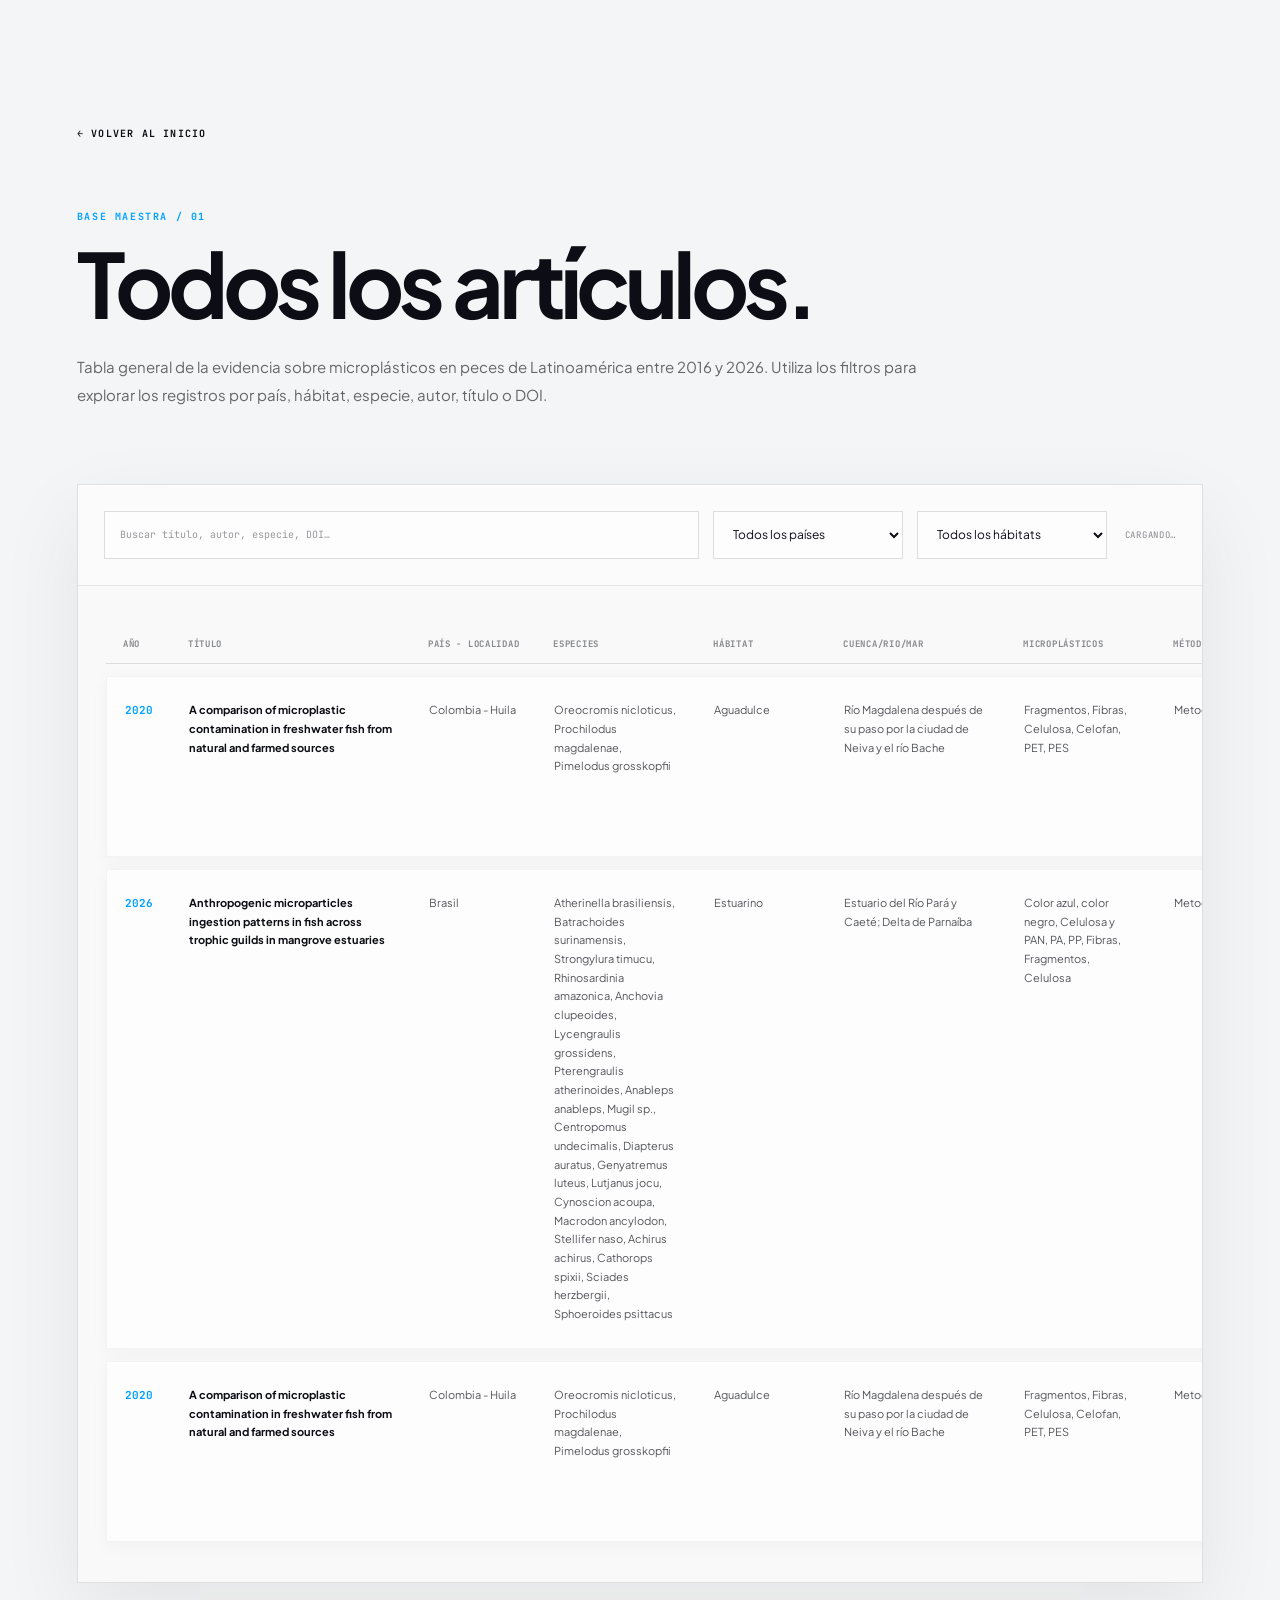
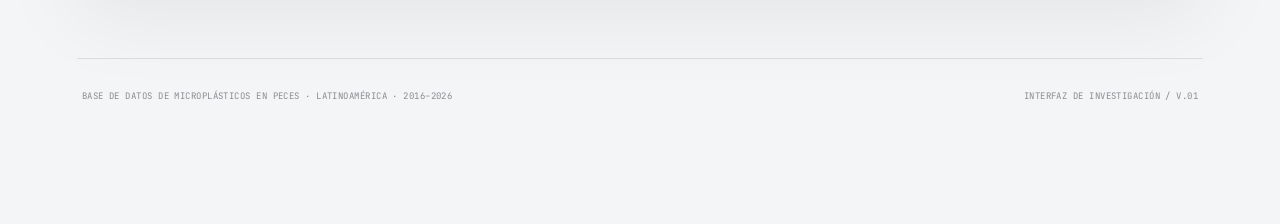
==== base-datos.html @ 4c9a525a "Actualización 1" ====
<!DOCTYPE html>
<!--
  Base de datos integrada al diseño Nexus
  Conserva la estructura visual de la página original.
  La tabla y los filtros mantienen sus IDs originales.
-->
<html lang="es">

<head>
<meta charset="UTF-8">
<meta name="viewport" content="width=device-width, initial-scale=1.0">

<title>Base de datos general · Microplásticos en peces</title>

<meta
    name="description"
    content="Base de datos de microplásticos en peces de Latinoamérica, 2016–2026."
>

<link rel="preconnect" href="https://fonts.googleapis.com">
<link rel="preconnect" href="https://fonts.gstatic.com" crossorigin>

<link
    href="https://fonts.googleapis.com/css2?family=Plus+Jakarta+Sans:wght@300;400;500;600;700;800&family=JetBrains+Mono:wght@400;500;700&display=swap"
    rel="stylesheet"
>

<link rel="stylesheet" href="templatemo-629-nexus-style.css">

</head>

<body>

<!-- =========================================================
     ESTRUCTURA PRINCIPAL
     ========================================================= -->

<main class="database-page">

    <div class="database-container">

        <!-- Volver -->

        <a href="index.html" class="back-button">
            ← VOLVER AL INICIO
        </a>

        <!-- Encabezado -->

        <div class="database-kicker">
            Base maestra / 01
        </div>

        <h1 class="database-title">
            Todos los artículos.
        </h1>

        <p class="database-intro">
            Tabla general de la evidencia sobre microplásticos en peces
            de Latinoamérica entre 2016 y 2026. Utiliza los filtros para
            explorar los registros por país, hábitat, especie, autor,
            título o DOI.
        </p>


        <!-- =====================================================
             PANEL DE BASE DE DATOS
        ====================================================== -->

        <section class="database-panel">


            <!-- =================================================
                 FILTROS
            ================================================== -->

            <div class="database-toolbar">

                <input
                    id="articleSearch"
                    type="search"
                    placeholder="Buscar título, autor, especie, DOI…"
                    aria-label="Buscar artículos"
                >

                <select
                    id="articleCountry"
                    aria-label="Filtrar por país"
                >

                    <option value="">
                        Todos los países
                    </option>

                    <option>Colombia</option>
                    <option>Brasil</option>
                    <option>México</option>
                    <option>Chile</option>
                    <option>Perú</option>
                    <option>Argentina</option>

                </select>


                <select
                    id="articleHabitat"
                    aria-label="Filtrar por hábitat"
                >

                    <option value="">
                        Todos los hábitats
                    </option>

                    <option>Marino</option>
                    <option>Estuarino</option>
                    <option>Dulceacuícola</option>

                </select>


                <span
                    id="articleCount"
                    class="filter-note"
                >
                    Cargando…
                </span>

            </div>


            <!-- =================================================
                 TABLA
            ================================================== -->

            <div class="database-table-wrap">
                <table class="database-table">
                    <thead>
                        <tr>
                            <th>Año</th>
                            <th>Título</th>
                            <th>País - Localidad
                            </th>
                            <th>Especies</th>
                            <th>Hábitat</th>
                            <th>Cuenca/Rio/Mar</th>
                            <th>Microplásticos</th>
                            <th>Método</th>
                            <th>Resumen</th>
                            <th>DOI</th>
                            <th>Notas importantes</th>
                        </tr>
                    </thead>
                    <tbody id="articleRows">

<!-- ARTÍCULO 1 -->
    <tr>
        <td>2020</td>
        <td>A comparison of microplastic contamination in freshwater fish from natural and farmed sources</td>
        <td>Colombia - Huila</td>
        <td>Oreocromis nicloticus, Prochilodus magdalenae, Pimelodus grosskopfii</td>
        <td>Aguadulce</td>
        <td>Río Magdalena después de su paso por la ciudad de Neiva y el río Bache</td>
        <td>Fragmentos, Fibras, Celulosa, Celofan, PET, PES</td>
        <td>Metodología 2</td>
        <td>En este estudio, se investigó la prevalencia de microplásticos (MPs) 
            en peces de agua dulce de cultivo y de fuentes naturales.</td>
        <td><a href="https://doi.org/10.1007/s11356-020-11605-2">https://doi.org/10.1007/s11356-020-11605-2</a></td>
        <td>Se analizaron 15 estomagos. De 208 fragmentos. 22,4% corresponden a MP. Sin control de contaminación.</td>
    </tr>

<!-- ARTÍCULO 2 -->
    <tr>
        <td>2026</td>
        <td>Anthropogenic microparticles ingestion patterns in fish across trophic guilds in mangrove estuaries</td>
        <td>Brasil</td>
        <td>Atherinella brasiliensis, Batrachoides surinamensis, Strongylura timucu, Rhinosardinia amazonica, Anchovia clupeoides, Lycengraulis grossidens, Pterengraulis atherinoides, Anableps anableps, Mugil sp., Centropomus undecimalis, Diapterus auratus, Genyatremus luteus, Lutjanus jocu, Cynoscion acoupa, Macrodon ancylodon, Stellifer naso, Achirus achirus, Cathorops spixii, Sciades herzbergii, Sphoeroides psittacus</td>
        <td>Estuarino</td>
        <td>Estuario del Río Pará y Caeté; Delta de Parnaíba</td>
        <td>Color azul, color negro, Celulosa y PAN, PA, PP, Fibras, Fragmentos, Celulosa</td>
        <td>Metodología 3</td>
        <td>Se encontraron 128 MP en total, en el 12% de las muestras, el 60% de las microparticulas eran fibras de celulosa. 
            Se analalizaron 736 estomagos. Sin control de contaminación.</td>
        <td><a href="https://doi.org/10.1007/s10750-026-06151-w">https://doi.org/10.1007/s10750-026-06151-w</a></td>
        <td>En este estudio se evaluaron estadios juveniles, porque es lo que se colectó más.</td>
    </tr>

<!-- ARTÍCULO 3 -->
    <tr>
        <td>2020</td>
        <td>A comparison of microplastic contamination in freshwater fish from natural and farmed sources</td>
        <td>Colombia - Huila</td>
        <td>Oreocromis nicloticus, Prochilodus magdalenae, Pimelodus grosskopfii</td>
        <td>Aguadulce</td>
        <td>Río Magdalena después de su paso por la ciudad de Neiva y el río Bache</td>
        <td>Fragmentos, Fibras, Celulosa, Celofan, PET, PES</td>
        <td>Metodología 2</td>
        <td>En este estudio, se investigó la prevalencia de microplásticos (MPs) 
            en peces de agua dulce de cultivo y de fuentes naturales.</td>
        <td><href>https://doi.org/10.1007/s11356-020-11605-2</href></td>
        <td>Se analizaron 15 estomagos. De 208 fragmentos. 22,4% corresponden a MP. Sin control de contaminación.</td>
    </tr>

                    </tbody>

                </table>

            </div>

        </section>


        <!-- =====================================================
             PIE
        ====================================================== -->

        <footer class="database-footer">

            <span>
                Base de datos de microplásticos en peces
                · Latinoamérica · 2016–2026
            </span>

            <span class="mono">
                INTERFAZ DE INVESTIGACIÓN / V.01
            </span>

        </footer>

    </div>

</main>

<!-- =========================================================
     SCRIPT ORIGINAL
     ====================================================== -->

<script src="templatemo-629-nexus-script.js"></script>

</body>
</html>
---- templatemo-629-nexus-style.css ----
/*
  Nexus System Template
  https://templatemo.com/tm-629-nexus-system
*/

:root {
  --titanium: #F4F5F6; /* brushed titanium, cool metallic light grey */
  --carbon: #0D0E15; /* carbon matte, deep light-absorbing dark */
  --volt: #00a2ff; /* acid volt, electric neon accent 00a2ff*/
  --steel: #D9E0E4; /* muted steel lines and borders */
  --graphite: #1A1D1A; /* deep graphite grey with a whisper of green */
  --white: #FFFFFF;
  --hud-h: 60px;
  --ease-silk: cubic-bezier(0.16, 1, 0.3, 1);
}

* { margin: 0; padding: 0; box-sizing: border-box; }

html { scroll-behavior: auto; }

body {
  font-family: 'Plus Jakarta Sans', sans-serif;
  background: var(--titanium);
  color: var(--carbon);
  overflow-x: hidden;
  -webkit-font-smoothing: antialiased;
}

img { display: block; max-width: 100%; }

a { color: inherit; text-decoration: none; }

button { font-family: inherit; border: none; background: none; cursor: pointer; color: inherit; }

.mono { font-family: 'JetBrains Mono', monospace; }

/* ---------- scroll spacer creates the 400vh track ---------- */
.scroll-spacer { height: 400vh; }

/* ---------- z-depth card engine ---------- */
.zcard {
  position: fixed;
  top: 0;
  left: 0;
  width: 100vw;
  height: 100vh;
  height: 100svh;
  transform-origin: top center;
  will-change: transform, opacity;
  overflow: hidden;
}

.zcard[data-card="1"] { z-index: 10; }
.zcard[data-card="2"] { z-index: 20; transform: translateY(100%); }
.zcard[data-card="3"] { z-index: 30; transform: translateY(100%); }
.zcard[data-card="4"] { z-index: 40; transform: translateY(100%); }

/* ---------- card 1: the floating hero ---------- */
.card-hero {
  background: var(--titanium);
  display: flex;
  align-items: center;
  justify-content: center;
}

.hero-stage {
  position: relative;
  text-align: center;
  z-index: 5;
  padding: 0 24px;
}

.hero-eyebrow {
  font-family: 'JetBrains Mono', monospace;
  font-size: 12px;
  letter-spacing: 0.4em;
  text-transform: uppercase;
  color: var(--carbon);
  background: var(--volt);
  display: inline-block;
  padding: 7px 14px 7px 18px;
  margin-bottom: 28px;
}

.hero-title {
  font-size: clamp(56px, 13vw, 180px);
  font-weight: 800;
  letter-spacing: -0.04em;
  line-height: 0.95;
  color: var(--carbon);
}

.hero-sub {
  margin: 32px auto 0;
  max-width: 480px;
  font-size: 16px;
  font-weight: 400;
  line-height: 1.7;
  color: #4B515C;
}

.hero-scroll-hint {
  position: absolute;
  bottom: calc(var(--hud-h) + 28px);
  left: 50%;
  transform: translateX(-50%);
  font-family: 'JetBrains Mono', monospace;
  font-size: 11px;
  letter-spacing: 0.3em;
  text-transform: uppercase;
  color: #6A7077;
  display: flex;
  align-items: center;
  gap: 12px;
}

.hero-scroll-hint::after {
  content: "";
  width: 1px;
  height: 36px;
  background: linear-gradient(to bottom, var(--carbon), transparent);
  animation: hint-drop 2.2s var(--ease-silk) infinite;
}

@keyframes hint-drop {
  0% { transform: scaleY(0); transform-origin: top; }
  55% { transform: scaleY(1); transform-origin: top; }
  56% { transform-origin: bottom; }
  100% { transform: scaleY(0); transform-origin: bottom; }
}

/* floating translucent glass shapes */
.glass-shape {
  position: absolute;
  backdrop-filter: blur(10px);
  -webkit-backdrop-filter: blur(10px);
  background: rgba(255, 255, 255, 0.35);
  border: 1px solid var(--steel);
  z-index: 2;
}

.glass-a {
  width: 220px;
  height: 220px;
  top: 12%;
  left: 8%;
  border-radius: 32px;
  animation: bob-a 9s ease-in-out infinite;
}

.glass-b {
  width: 150px;
  height: 150px;
  bottom: 18%;
  right: 10%;
  border-radius: 50%;
  animation: bob-b 7s ease-in-out infinite;
}

.glass-c {
  width: 110px;
  height: 110px;
  top: 20%;
  right: 22%;
  border-radius: 20px;
  transform: rotate(18deg);
  animation: bob-c 11s ease-in-out infinite;
}

@keyframes bob-a {
  0%, 100% { transform: translateY(0); }
  50% { transform: translateY(-26px); }
}

@keyframes bob-b {
  0%, 100% { transform: translateY(0); }
  50% { transform: translateY(22px); }
}

@keyframes bob-c {
  0%, 100% { transform: translateY(0) rotate(18deg); }
  50% { transform: translateY(-18px) rotate(24deg); }
}

/* faint engineering grid behind the hero */
.hero-grid {
  position: absolute;
  inset: 0;
  background-image: linear-gradient(var(--steel) 1px, transparent 1px), linear-gradient(90deg, var(--steel) 1px, transparent 1px);
  background-size: 80px 80px;
  opacity: 0.35;
  z-index: 1;
}

/* ---------- card 2: the engineered image overlay ---------- */
.card-macro { background: var(--carbon); }

.macro-img {
  position: absolute;
  inset: 0;
  width: 100%;
  height: 100%;
  object-fit: cover;
}

.macro-shade {
  position: absolute;
  inset: 0;
  background: linear-gradient(to bottom, rgba(13, 14, 21, 0.25), rgba(13, 14, 21, 0.05) 40%, rgba(13, 14, 21, 0.35));
}

.crosshair-v, .crosshair-h { position: absolute; background: rgba(255, 255, 255, 0.4); }

.crosshair-v { top: 0; bottom: 0; left: 62%; width: 1px; }

.crosshair-h { left: 0; right: 0; top: 40%; height: 1px; }

.node-dot {
  position: absolute;
  left: 62%;
  top: 40%;
  width: 12px;
  height: 12px;
  border-radius: 50%;
  background: var(--volt);
  transform: translate(-50%, -50%);
  box-shadow: 0 0 0 6px rgba(209, 255, 0, 0.25), 0 0 24px 4px rgba(209, 255, 0, 0.8);
  animation: node-pulse 2.6s ease-in-out infinite;
}

@keyframes node-pulse {
  0%, 100% { box-shadow: 0 0 0 6px rgba(209, 255, 0, 0.25), 0 0 24px 4px rgba(209, 255, 0, 0.8); }
  50% { box-shadow: 0 0 0 12px rgba(209, 255, 0, 0.12), 0 0 36px 8px rgba(209, 255, 0, 0.95); }
}

.node-box {
  position: absolute;
  left: calc(62% + 28px);
  top: calc(40% + 28px);
  width: 280px;
  max-width: calc(100vw - 48px);
  background: rgba(13, 14, 21, 0.85);
  backdrop-filter: blur(8px);
  -webkit-backdrop-filter: blur(8px);
  border: 1px solid rgba(217, 224, 228, 0.3);
  color: var(--titanium);
  padding: 20px;
}

.node-box-tag {
  font-family: 'JetBrains Mono', monospace;
  font-size: 10px;
  letter-spacing: 0.3em;
  color: var(--volt);
  margin-bottom: 14px;
}

.node-stat {
  display: flex;
  justify-content: space-between;
  font-family: 'JetBrains Mono', monospace;
  font-size: 12px;
  padding: 8px 0;
  border-bottom: 1px solid rgba(217, 224, 228, 0.15);
}

.node-stat:last-child { border-bottom: none; }

.node-stat span:last-child { color: #00a2ff; }

.macro-caption {
  position: absolute;
  left: 40px;
  bottom: calc(var(--hud-h) + 36px);
  color: var(--titanium);
  max-width: 420px;
}

.macro-caption .mono {
  font-size: 11px;
  letter-spacing: 0.35em;
  text-transform: uppercase;
  color: #00a2ff;
  display: block;
  margin-bottom: 14px;
}

.macro-caption h2 {
  font-size: clamp(28px, 4vw, 48px);
  font-weight: 700;
  letter-spacing: -0.02em;
  line-height: 1.1;
}

/* ---------- card 3: the kinetic accordion fold ---------- */
.card-fold { background: var(--white); display: flex; flex-direction: column; }

.fold-head {
  padding: 28px 40px 0;
  display: flex;
  justify-content: space-between;
  align-items: baseline;
  gap: 16px;
}

.fold-head h2 { font-size: clamp(22px, 3vw, 34px); font-weight: 700; letter-spacing: -0.02em; }

.fold-head .mono { font-size: 11px; letter-spacing: 0.3em; text-transform: uppercase; color: #6A7077; }

.accordion {
  flex: 1;
  display: flex;
  width: 100%;
  margin-top: 24px;
  border-top: 1px solid var(--steel);
}

.slice {
  position: relative;
  flex: 1 1 0;
  min-width: 0;
  overflow: hidden;
  border-right: 1px solid var(--steel);
  background: var(--white);
  transition: flex-grow 1.2s var(--ease-silk);
  cursor: pointer;
  text-align: left;
  padding: 0;
}

.slice:last-child { border-right: none; }

.slice.active { flex-grow: 3.7; }

.slice-img {
  position: absolute;
  inset: 0;
  width: 100%;
  height: 100%;
  object-fit: cover;
  opacity: 0;
  transform: scale(1.06);
  transition: opacity 1.2s var(--ease-silk), transform 1.2s var(--ease-silk);
}

.slice.active .slice-img { opacity: 1; transform: scale(1); }

.slice-shade {
  position: absolute;
  inset: 0;
  background: linear-gradient(to top, rgba(13, 14, 21, 0.75), rgba(13, 14, 21, 0) 55%);
  opacity: 0;
  transition: opacity 1.2s var(--ease-silk);
}

.slice.active .slice-shade { opacity: 1; }

.slice-idle {
  position: absolute;
  inset: 0;
  display: flex;
  flex-direction: column;
  justify-content: space-between;
  padding: 28px 0 calc(var(--hud-h) + 28px);
  align-items: center;
  transition: opacity 0.6s var(--ease-silk);
}

.slice.active .slice-idle { opacity: 0; }

.slice-num {
  font-family: 'JetBrains Mono', monospace;
  font-size: 12px;
  color: var(--carbon);
  letter-spacing: 0.2em;
}

.slice-idle-title {
  writing-mode: vertical-rl;
  font-size: clamp(16px, 2vw, 22px);
  font-weight: 600;
  letter-spacing: 0.12em;
  text-transform: uppercase;
  color: var(--carbon);
}

.slice-reveal {
  position: absolute;
  left: 28px;
  right: 28px;
  bottom: calc(var(--hud-h) + 28px);
  color: var(--titanium);
  opacity: 0;
  transform: translateY(16px);
  transition: opacity 1.2s var(--ease-silk), transform 1.2s var(--ease-silk);
}

.slice.active .slice-reveal { opacity: 1; transform: translateY(0); }

.slice-reveal .mono {
  font-size: 10px;
  letter-spacing: 0.3em;
  text-transform: uppercase;
  color: #00a2ff;
  display: block;
  margin-bottom: 10px;
}

.slice-reveal h3 { font-size: clamp(20px, 2.6vw, 32px); font-weight: 700; letter-spacing: -0.01em; margin-bottom: 10px; white-space: nowrap; }

.slice-reveal p { font-size: 14px; line-height: 1.6; max-width: 380px; color: rgba(244, 245, 246, 0.85); }

.slice:focus-visible { outline: 2px solid var(--carbon); outline-offset: -2px; }

/* ---------- card 4: the matrix tabs and signature ---------- */
.card-matrix {
  background: var(--graphite);
  color: var(--titanium);
  display: grid;
  grid-template-columns: 1fr 1fr;
}

.matrix-left {
  display: flex;
  flex-direction: column;
  justify-content: center;
  padding: 60px clamp(28px, 5vw, 80px) calc(var(--hud-h) + 40px);
}

.matrix-left .mono-tag {
  font-family: 'JetBrains Mono', monospace;
  font-size: 11px;
  letter-spacing: 0.35em;
  text-transform: uppercase;
  color: var(--volt);
  margin-bottom: 20px;
}

.matrix-left h2 {
  font-size: clamp(30px, 4vw, 52px);
  font-weight: 700;
  letter-spacing: -0.02em;
  line-height: 1.05;
  margin-bottom: 40px;
}

.matrix-tab {
  display: block;
  width: 100%;
  text-align: left;
  padding: 22px 24px;
  border-left: 2px solid rgba(217, 224, 228, 0.2);
  transition: border-color 0.5s var(--ease-silk), background 0.5s var(--ease-silk);
}

.matrix-tab .tab-line {
  display: flex;
  align-items: baseline;
  gap: 16px;
}

.matrix-tab .tab-num {
  font-family: 'JetBrains Mono', monospace;
  font-size: 12px;
  color: #6A7077;
  transition: color 0.5s var(--ease-silk);
}

.matrix-tab .tab-name {
  font-size: clamp(18px, 2vw, 24px);
  font-weight: 600;
  letter-spacing: 0.04em;
  color: rgba(244, 245, 246, 0.55);
  transition: color 0.5s var(--ease-silk);
}

.matrix-tab p {
  margin-top: 10px;
  font-size: 14px;
  line-height: 1.6;
  color: rgba(244, 245, 246, 0.6);
  max-height: 0;
  overflow: hidden;
  opacity: 0;
  transition: max-height 0.7s var(--ease-silk), opacity 0.7s var(--ease-silk);
}

.matrix-tab.active {
  border-left-color: var(--volt);
  background: rgba(209, 255, 0, 0.08);
}

.matrix-tab.active .tab-num { color: var(--volt); }

.matrix-tab.active .tab-name { color: var(--titanium); }

.matrix-tab.active p { max-height: 120px; opacity: 1; }

.matrix-tab:focus-visible { outline: 2px solid var(--volt); outline-offset: -2px; }

.matrix-right { position: relative; overflow: hidden; }

.matrix-img {
  position: absolute;
  inset: 0;
  width: 100%;
  height: 100%;
  object-fit: cover;
  opacity: 0;
  transform: scale(1.05);
  transition: opacity 1s var(--ease-silk), transform 1.4s var(--ease-silk);
}

.matrix-img.active { opacity: 1; transform: scale(1); }

.matrix-img-shade {
  position: absolute;
  inset: 0;
  background: linear-gradient(to right, rgba(26, 29, 26, 0.55), rgba(26, 29, 26, 0) 45%);
  pointer-events: none;
}

.matrix-caption {
  position: absolute;
  right: 28px;
  bottom: calc(var(--hud-h) + 24px);
  font-family: 'JetBrains Mono', monospace;
  font-size: 11px;
  letter-spacing: 0.2em;
  color: var(--titanium);
  background: rgba(26, 29, 26, 0.78);
  backdrop-filter: blur(6px);
  -webkit-backdrop-filter: blur(6px);
  border: 1px solid rgba(217, 224, 228, 0.25);
  padding: 10px 16px;
}

/* ---------- the permanent hud signature bar ---------- */
.hud {
  position: fixed;
  left: 0;
  right: 0;
  bottom: 0;
  height: var(--hud-h);
  z-index: 9999;
  display: flex;
  align-items: center;
  justify-content: space-between;
  gap: 24px;
  padding: 0 clamp(20px, 4vw, 40px);
  background: rgba(244, 245, 246, 0.82);
  backdrop-filter: blur(12px);
  -webkit-backdrop-filter: blur(12px);
  border-top: 1px solid var(--steel);
}

.hud-brand {
  font-weight: 300;
  letter-spacing: 0.22em;
  font-size: 13px;
  color: var(--carbon);
  display: flex;
  align-items: center;
  gap: 10px;
  white-space: nowrap;
}

.hud-brand .dot {
  width: 6px;
  height: 6px;
  border-radius: 50%;
  background: var(--volt);
  box-shadow: 0 0 0 1px rgba(13, 14, 21, 0.35);
}

.hud-credit {
  font-family: 'JetBrains Mono', monospace;
  font-size: 10px;
  letter-spacing: 0.12em;
  color: #6A7077;
  white-space: nowrap;
}

.hud-credit a { color: var(--carbon); border-bottom: 1px solid var(--volt); padding-bottom: 1px; }

.hud-progress {
  flex: 1;
  max-width: 320px;
  display: flex;
  align-items: center;
  gap: 14px;
}

.hud-track {
  flex: 1;
  height: 2px;
  background: var(--steel);
  position: relative;
  overflow: hidden;
}

.hud-fill {
  position: absolute;
  left: 0;
  top: 0;
  bottom: 0;
  width: 0%;
  background: var(--volt);
}

.hud-pct {
  font-family: 'JetBrains Mono', monospace;
  font-size: 11px;
  color: var(--carbon);
  min-width: 44px;
  text-align: right;
}

.hud-nav {
  display: flex;
  align-items: center;
  gap: 8px;
  padding-left: 20px;
  border-left: 1px solid var(--steel);
}

.hud-arrow {
  width: 40px;
  height: 40px;
  display: flex;
  align-items: center;
  justify-content: center;
  border: 1px solid var(--steel);
  background: var(--white);
  color: var(--carbon);
  transition: background 0.4s var(--ease-silk), border-color 0.4s var(--ease-silk), color 0.4s var(--ease-silk), opacity 0.4s var(--ease-silk);
}

.hud-arrow svg { width: 14px; height: 14px; display: block; }

.hud-arrow:hover:not(:disabled) {
  background: var(--volt);
  border-color: var(--carbon);
  color: var(--carbon);
}

.hud-arrow:disabled { opacity: 0.3; cursor: default; }

.hud-arrow:focus-visible { outline: 2px solid var(--carbon); outline-offset: 2px; }

/* ---------- responsive ---------- */
@media (max-width: 900px) {
  .glass-a { width: 140px; height: 140px; left: 4%; }
  .glass-b { width: 100px; height: 100px; right: 6%; }
  .glass-c { width: 80px; height: 80px; right: 12%; }
  .crosshair-v { left: 50%; }
  .node-dot { left: 50%; }
  .node-box { left: 24px; right: 24px; width: auto; top: calc(40% + 28px); }
  .macro-caption { left: 24px; right: 24px; }
  .accordion { flex-direction: column; }
  .slice { border-right: none; border-bottom: 1px solid var(--steel); }
  .slice:last-child { border-bottom: none; }
  .slice-idle { flex-direction: row; align-items: center; justify-content: space-between; padding: 0 24px; }
  .slice-idle-title { writing-mode: horizontal-tb; letter-spacing: 0.08em; }
  .slice-reveal { left: 24px; right: 24px; bottom: 20px; }
  .slice-reveal h3 { white-space: normal; }
  .fold-head { padding: 20px 24px 0; flex-direction: column; gap: 6px; }
  .accordion { margin-top: 16px; }
  .card-matrix { grid-template-columns: 1fr; grid-template-rows: auto 1fr; }
  .matrix-left { padding: 40px 24px 24px; justify-content: flex-start; }
  .matrix-left h2 { margin-bottom: 20px; }
  .matrix-tab { padding: 14px 16px; }
  .matrix-caption { right: 16px; bottom: calc(var(--hud-h) + 16px); }
  .hud-credit { display: none; }
  .hud-pct { display: none; }
}

@media (max-height: 540px) {
  .hero-title { font-size: clamp(40px, 10vh, 90px); }
  .hero-sub { display: none; }
  .matrix-tab p { display: none; }
}

/* ---------- reduced motion: collapse to a calm static document ---------- */
@media (prefers-reduced-motion: reduce) {
  .scroll-spacer { display: none; }
  .zcard {
    position: relative;
    width: 100%;
    height: auto;
    min-height: 100vh;
    transform: none !important;
    opacity: 1 !important;
  }
  .glass-a, .glass-b, .glass-c, .node-dot, .hero-scroll-hint::after { animation: none !important; }
  .slice, .slice-img, .slice-shade, .slice-reveal, .matrix-img, .matrix-tab p { transition: none !important; }
  .card-macro, .matrix-right { min-height: 100vh; }
}

.btn-clic {
    display: inline-block;
    padding: 14px 28px;
    background: #00a2ff;
    color: white;
    text-decoration: none;
    font-family: "Plus Jakarta Sans", sans-serif;
    font-weight: 700;
    border-radius: 8px;
    border: 2px solid #00a2ff;
    transition: all 0.3s ease;
    cursor: pointer;
}

.btn-clic:hover {
    background: transparent;
    color: #00a2ff;
    transform: translateY(-3px);
    box-shadow: 0 8px 20px rgba(0, 162, 255, 0.25);
}
.btn-presionado {
    transform: scale(0.95);
}

/* =========================================================
   BASE DE DATOS
   CSS integrado al HTML
   ========================================================= */

* {
    box-sizing: border-box;
}

html {
    scroll-behavior: smooth;
}

body {
    margin: 0;
    overflow-x: hidden;
}

/* =========================================================
   CONTENEDOR PRINCIPAL
   ========================================================= */

.database-page {
    min-height: 100vh;
    padding: 120px 6vw 120px;
    background: var(--titanium);
    color: var(--carbon);
    overflow-x: hidden;
}

.database-container {
    width: min(1800px, 100%);
    margin: 0 auto;
}

/* =========================================================
   VOLVER
   ========================================================= */

.back-button {
    display: inline-flex;
    align-items: center;
    gap: 10px;

    margin-bottom: 70px;

    color: var(--carbon);
    text-decoration: none;

    font-family: "JetBrains Mono", monospace;
    font-size: 10px;
    font-weight: 700;
    letter-spacing: .12em;
    text-transform: uppercase;

    transition:
        opacity .2s ease,
        transform .2s ease;
}

.back-button:hover {
    opacity: .6;
    transform: translateX(-4px);
}

/* =========================================================
   ENCABEZADO
   ========================================================= */

.database-kicker {
    margin-bottom: 18px;

    color: var(--volt);

    font-family: "JetBrains Mono", monospace;
    font-size: 10px;
    font-weight: 700;
    letter-spacing: .16em;
    text-transform: uppercase;
}

.database-title {
    margin: 0;

    font-size: clamp(48px, 7vw, 96px);
    line-height: .94;
    letter-spacing: -.055em;
    font-weight: 700;
}

.database-intro {
    max-width: 850px;

    margin: 28px 0 75px;

    color: rgba(13, 14, 21, .62);

    font-size: 15px;
    line-height: 1.85;
}

/* =========================================================
   PANEL
   ========================================================= */

.database-panel {
    width: 100%;

    border: 1px solid rgba(13, 14, 21, .11);

    background: rgba(255, 255, 255, .40);

    box-shadow:
        0 30px 80px rgba(13, 14, 21, .07),
        inset 0 1px 0 rgba(255, 255, 255, .85);
}

/* =========================================================
   FILTROS
   ========================================================= */

.database-toolbar {
    display: grid;

    grid-template-columns:
        minmax(280px, 1fr)
        190px
        190px
        auto;

    gap: 14px;
    align-items: center;

    padding: 26px;

    border-bottom: 1px solid rgba(13, 14, 21, .09);

    background: rgba(255, 255, 255, .30);
}

.database-toolbar input,
.database-toolbar select {
    width: 100%;
    min-width: 0;

    height: 48px;

    padding: 0 15px;

    border: 1px solid rgba(13, 14, 21, .13);
    border-radius: 0;

    outline: none;

    background: rgba(255, 255, 255, .68);
    color: var(--carbon);

    font-family: "Plus Jakarta Sans", sans-serif;
    font-size: 12px;

    transition:
        border-color .2s ease,
        background .2s ease,
        box-shadow .2s ease;
}

.database-toolbar input {
    font-family: "JetBrains Mono", monospace;
    font-size: 10px;
}

.database-toolbar input::placeholder {
    color: rgba(13, 14, 21, .42);
}

.database-toolbar input:focus,
.database-toolbar select:focus {
    border-color: var(--volt);
    background: #fff;

    box-shadow:
        0 0 0 3px rgba(0, 162, 255, .06);
}

.filter-note {
    padding-left: 4px;

    color: rgba(13, 14, 21, .48);

    font-family: "JetBrains Mono", monospace;
    font-size: 9px;
    letter-spacing: .08em;
    white-space: nowrap;
    text-transform: uppercase;
}

/* =========================================================
   TABLA
   ========================================================= */

.database-table-wrap {
    width: 100%;

    padding: 28px;

    overflow-x: auto;
    overflow-y: hidden;

    -webkit-overflow-scrolling: touch;

    scrollbar-width: thin;
    scrollbar-color:
        rgba(13, 14, 21, .28)
        rgba(13, 14, 21, .06);
}

.database-table {
    width: 100%;
    min-width: 1250px;

    border-collapse: separate;
    border-spacing: 0 12px;
}

/* =========================================================
   CABECERA TABLA
   ========================================================= */

.database-table th {
    padding: 12px 17px;

    border-bottom: 1px solid rgba(13, 14, 21, .12);

    color: rgba(13, 14, 21, .48);

    text-align: left;

    font-family: "JetBrains Mono", monospace;
    font-size: 9px;
    font-weight: 700;
    letter-spacing: .08em;
    line-height: 1.5;

    text-transform: uppercase;
    white-space: nowrap;
}

/* =========================================================
   FILAS
   ========================================================= */

.database-table tbody tr {
    background: rgba(255, 255, 255, .70);

    box-shadow:
        0 4px 18px rgba(13, 14, 21, .035);

    transition:
        transform .2s ease,
        box-shadow .2s ease,
        background .2s ease;
}

.database-table tbody tr:hover {
    background: #fff;

    transform: translateY(-2px);

    box-shadow:
        0 12px 30px rgba(13, 14, 21, .08);
}

.database-table td {
    padding: 24px 18px;

    border-top: 1px solid rgba(13, 14, 21, .04);
    border-bottom: 1px solid rgba(13, 14, 21, .04);

    vertical-align: top;

    color: rgba(13, 14, 21, .70);

    font-size: 11px;
    line-height: 1.7;
}

/* Bordes suaves en vez de cuadrícula */

.database-table td:first-child {
    border-left: 1px solid rgba(13, 14, 21, .04);
}

.database-table td:last-child {
    border-right: 1px solid rgba(13, 14, 21, .04);
}

/* =========================================================
   COLUMNAS
   ========================================================= */

.database-table td:nth-child(1) {
    width: 70px;

    color: var(--volt);

    font-family: "JetBrains Mono", monospace;
    font-weight: 700;
}

.database-table td:nth-child(2) {
    min-width: 240px;
    max-width: 320px;

    color: var(--carbon);
    font-weight: 700;
}

.database-table td:nth-child(3) {
    min-width: 110px;
}

.database-table td:nth-child(4) {
    min-width: 160px;
}

.database-table td:nth-child(5) {
    min-width: 130px;
}

.database-table td:nth-child(6) {
    min-width: 180px;
}

.database-table td:nth-child(7) {
    min-width: 150px;
}

.database-table td:nth-child(8) {
    min-width: 320px;
    max-width: 420px;
}

.database-table td:nth-child(9) {
    min-width: 170px;
}

/* =========================================================
   TÍTULO / AUTORES
   ========================================================= */

.database-title-cell {
    display: block;

    margin-bottom: 8px;

    color: var(--carbon);

    font-weight: 700;
    line-height: 1.45;
}

.database-authors {
    display: block;

    color: rgba(13, 14, 21, .45);

    font-family: "JetBrains Mono", monospace;
    font-size: 8px;
    font-weight: 400;
    line-height: 1.5;
}

/* =========================================================
   MICROPLÁSTICOS / ETIQUETAS
   ========================================================= */

.database-tag {
    display: inline-block;

    margin: 2px 4px 4px 0;
    padding: 5px 7px;

    border: 1px solid rgba(13, 14, 21, .12);

    background: rgba(255, 255, 255, .55);

    color: rgba(13, 14, 21, .62);

    font-family: "JetBrains Mono", monospace;
    font-size: 8px;
    line-height: 1.2;

    text-transform: uppercase;
}

.database-tag--blue {
    border-color: rgba(0, 162, 255, .30);
    color: #007fc5;
}

/* =========================================================
   TEXTOS LARGOS
   ========================================================= */

.database-long-text {
    max-width: 360px;
}

.database-text-content {
    display: -webkit-box;
    display: box;

    overflow: hidden;

    -webkit-box-orient: vertical;
    box-orient: vertical;

    -webkit-line-clamp: 4;
    line-clamp: 4;

    max-height: 7.2em;

    transition: max-height .25s ease;
}

.database-text-content.expanded {
    display: block;

    max-height: none;
}

/* =========================================================
   VER MÁS
   ========================================================= */

.database-more {
    display: inline-flex;
    align-items: center;
    gap: 7px;

    margin-top: 12px;
    padding: 5px 0;

    border: 0;
    border-bottom: 1px solid rgba(0, 162, 255, .45);

    background: transparent;

    color: var(--volt);

    cursor: pointer;

    font-family: "JetBrains Mono", monospace;
    font-size: 9px;
    font-weight: 700;
    letter-spacing: .08em;

    text-transform: uppercase;
}

.database-more::after {
    content: "↓";
}

.database-more.active::after {
    content: "↑";
}

.database-more:hover {
    border-color: var(--carbon);
    color: var(--carbon);
}

/* =========================================================
   DOI
   ========================================================= */

.database-doi {
    display: inline-flex;
    align-items: flex-start;
    gap: 7px;

    color: var(--carbon);

    font-family: "JetBrains Mono", monospace;
    font-size: 9px;
    line-height: 1.5;

    text-decoration: none;
    word-break: break-word;
}

.database-doi::before {
    content: "DOI";

    flex-shrink: 0;

    padding: 3px 5px;

    background: var(--carbon);
    color: var(--titanium);

    font-size: 7px;
    font-weight: 700;
}

.database-doi:hover {
    color: var(--volt);
}

/* =========================================================
   TABLA VACÍA
   ========================================================= */

.database-empty {
    padding: 70px 20px !important;

    text-align: center !important;

    color: rgba(13, 14, 21, .45) !important;

    font-family: "JetBrains Mono", monospace;
    font-size: 10px !important;

    text-transform: uppercase;
}

/* =========================================================
   SCROLL DE TABLA
   ========================================================= */

.database-table-wrap::-webkit-scrollbar {
    height: 7px;
}

.database-table-wrap::-webkit-scrollbar-track {
    background: rgba(13, 14, 21, .06);
}

.database-table-wrap::-webkit-scrollbar-thumb {
    background: rgba(13, 14, 21, .28);
}

.database-table-wrap::-webkit-scrollbar-thumb:hover {
    background: var(--volt);
}

/* =========================================================
   FOOTER
   ========================================================= */

.database-footer {
    display: flex;
    justify-content: space-between;
    align-items: center;

    gap: 30px;

    margin-top: 75px;
    padding: 30px 5px 0;

    border-top: 1px solid rgba(13, 14, 21, .10);

    color: rgba(13, 14, 21, .45);

    font-family: "JetBrains Mono", monospace;
    font-size: 9px;
    letter-spacing: .05em;
    line-height: 1.7;

    text-transform: uppercase;
}

.database-footer .mono {
    text-align: right;
}

/* =========================================================
   TABLET
   ========================================================= */

@media (max-width: 1000px) {

    .database-page {
        padding: 100px 4vw;
    }

    .database-intro {
        margin-bottom: 55px;
    }

    .database-toolbar {
        grid-template-columns: 1fr 1fr;
    }

    .database-toolbar input {
        grid-column: 1 / -1;
    }

    .filter-note {
        justify-self: start;
    }

    .database-table-wrap {
        padding: 20px;
    }

    .database-footer {
        flex-direction: column;
        align-items: flex-start;
    }

    .database-footer .mono {
        text-align: left;
    }
}

/* =========================================================
   MÓVIL
   ========================================================= */

@media (max-width: 600px) {

    .database-page {
        padding: 80px 16px 75px;
    }

    .back-button {
        margin-bottom: 45px;
        font-size: 9px;
    }

    .database-title {
        font-size: clamp(42px, 14vw, 70px);
    }

    .database-intro {
        margin-top: 20px;
        margin-bottom: 45px;

        font-size: 13px;
        line-height: 1.75;
    }

    .database-toolbar {
        grid-template-columns: 1fr;

        padding: 16px;
    }

    .database-toolbar input {
        grid-column: auto;
    }

    .filter-note {
        justify-self: start;
    }

    .database-table-wrap {
        padding: 12px;
    }

    .database-table {
        min-width: 1250px;
        border-spacing: 0 9px;
    }

    .database-table th {
        padding: 12px 14px;
    }

    .database-table td {
        padding: 20px 15px;
    }

    .database-footer {
        margin-top: 55px;
        padding-top: 25px;

        font-size: 8px;
    }
}

/* =========================================================
   MÓVILES MUY PEQUEÑOS
   ========================================================= */

@media (max-width: 380px) {

    .database-page {
        padding-left: 12px;
        padding-right: 12px;
    }

    .database-title {
        font-size: 40px;
    }

    .database-toolbar {
        padding: 12px;
    }
}
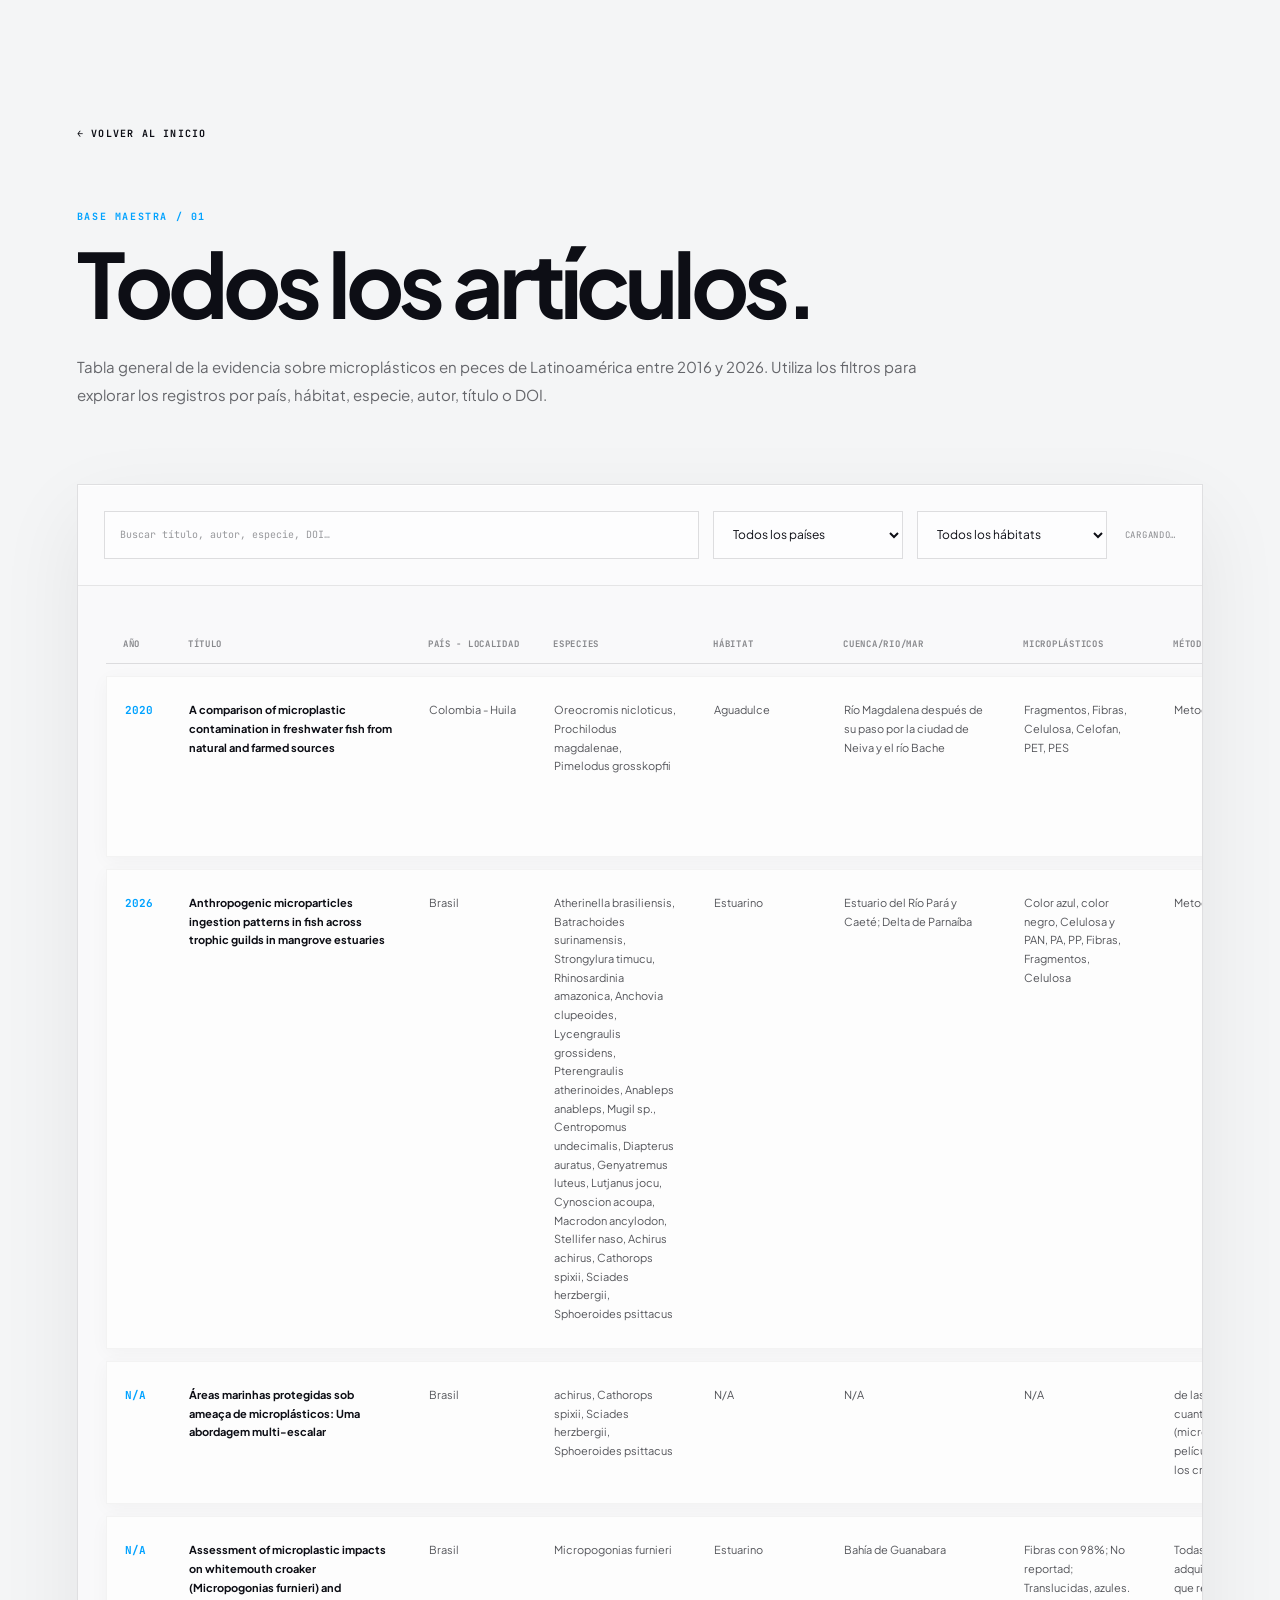
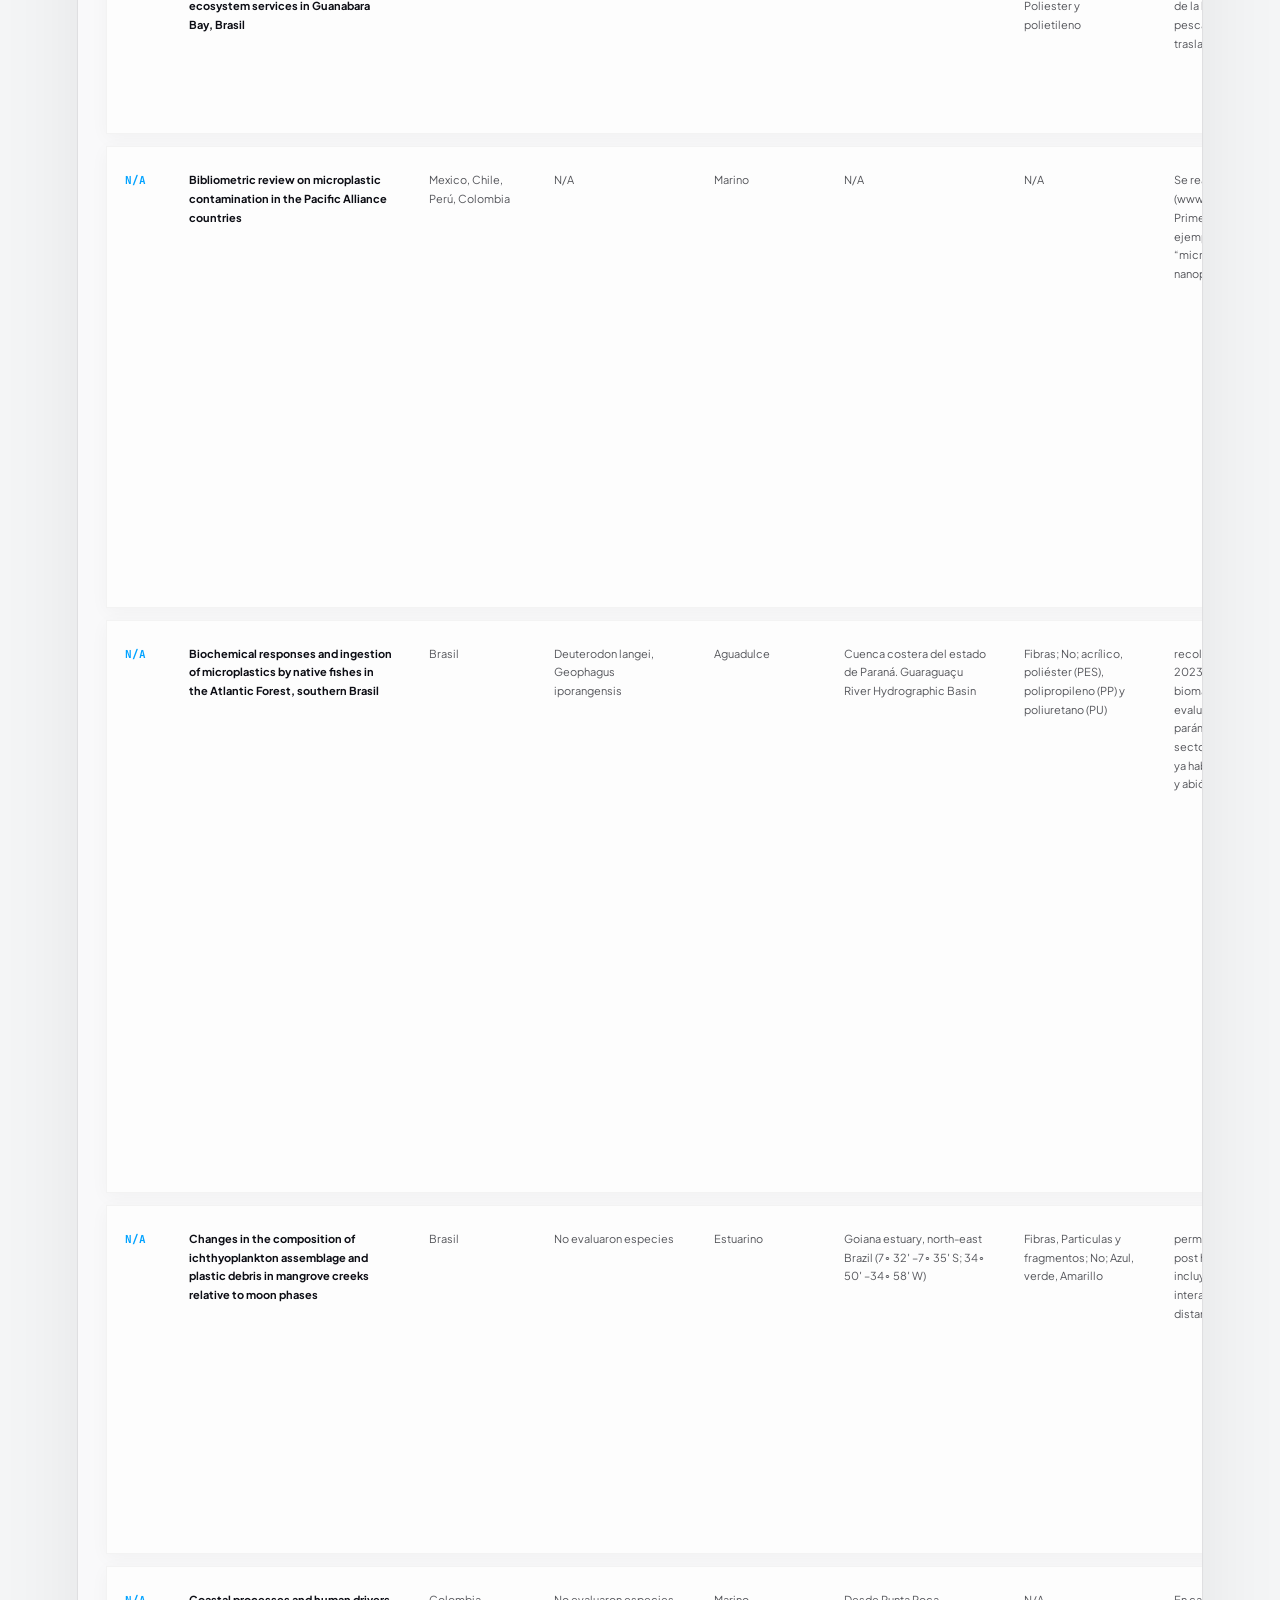
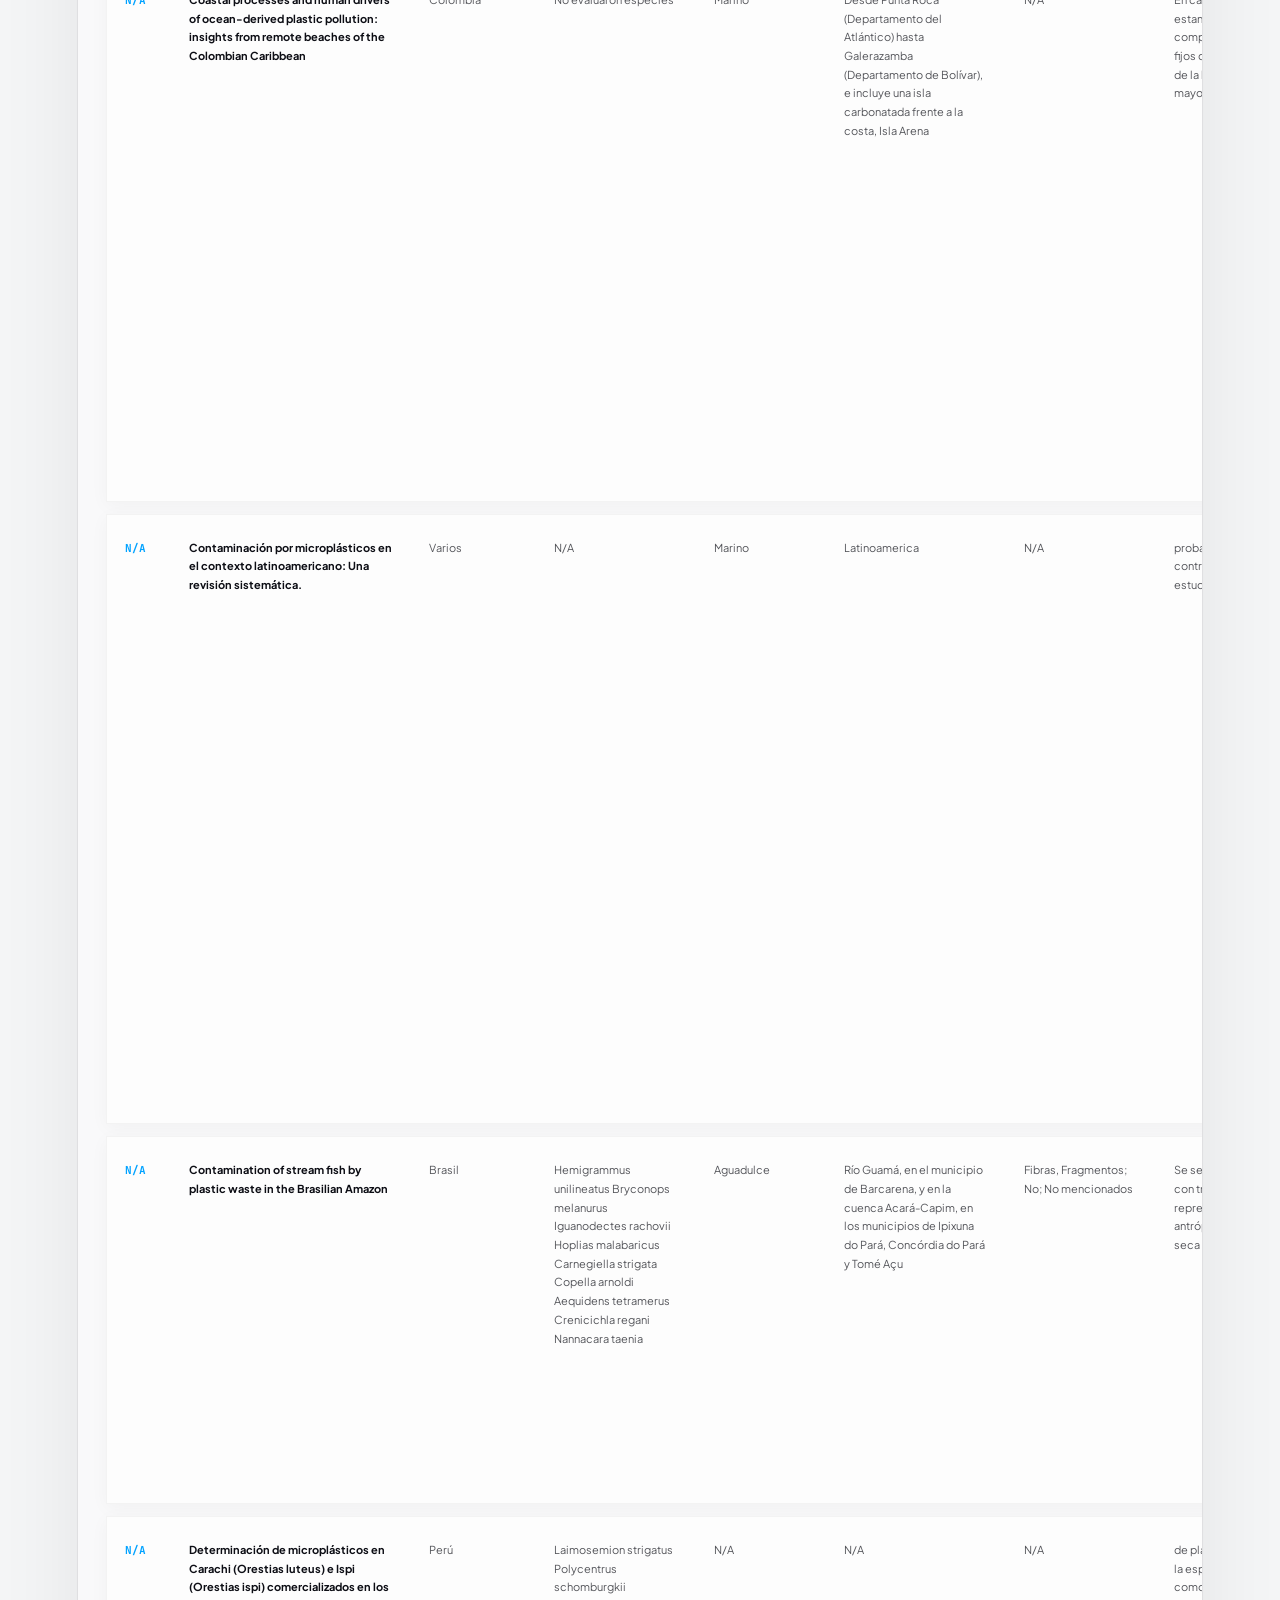
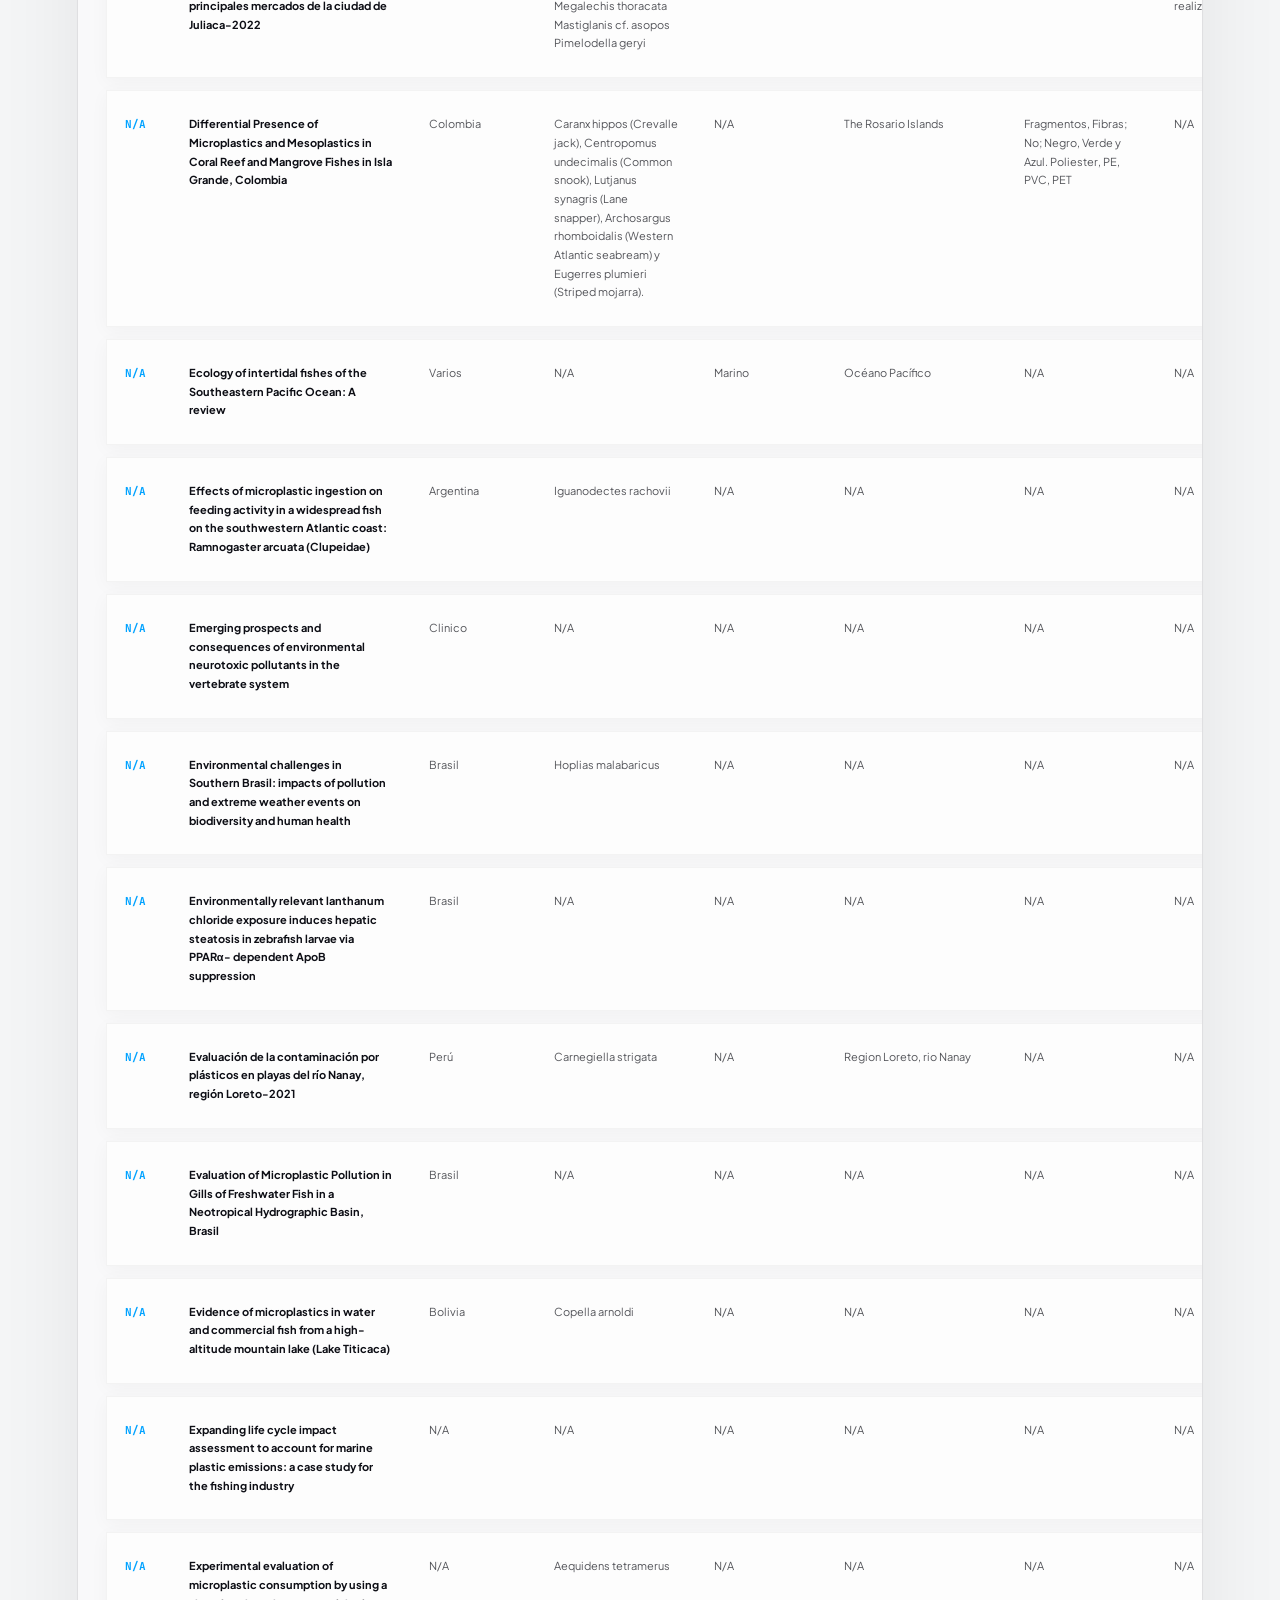
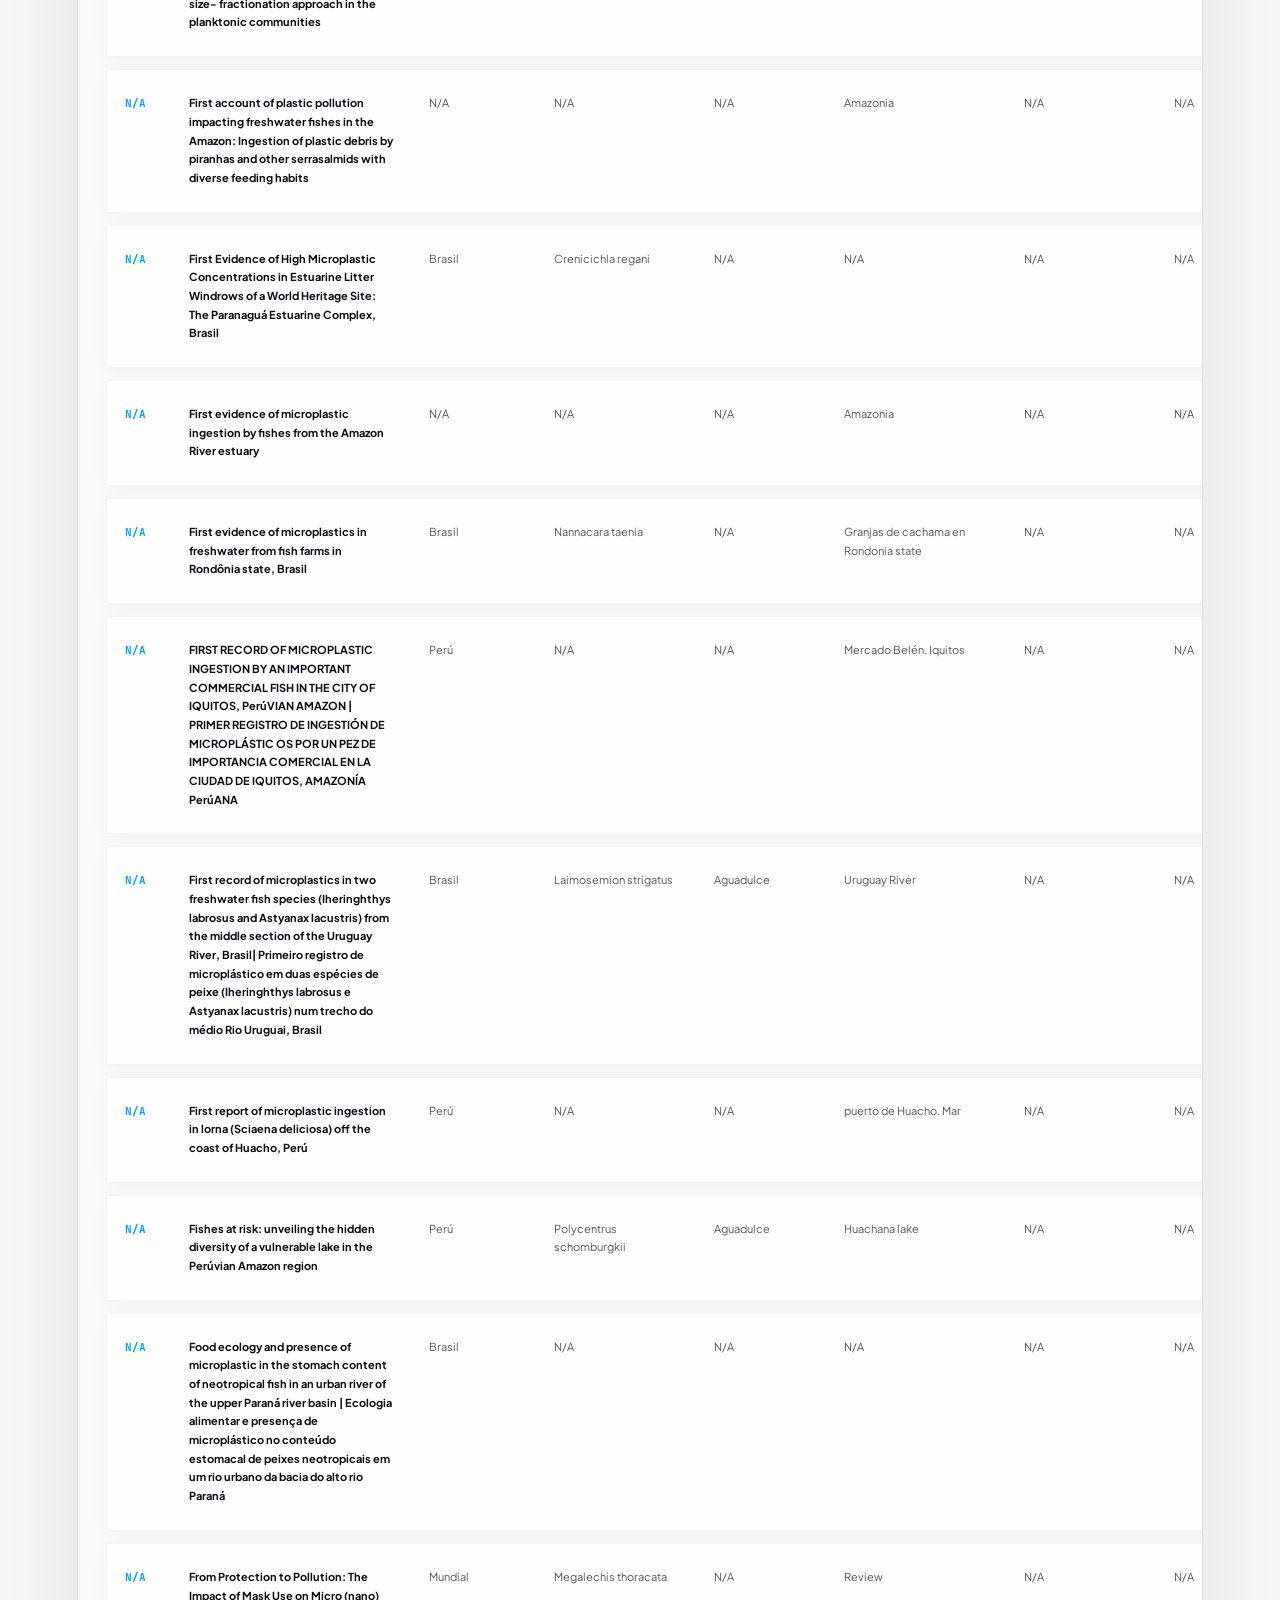
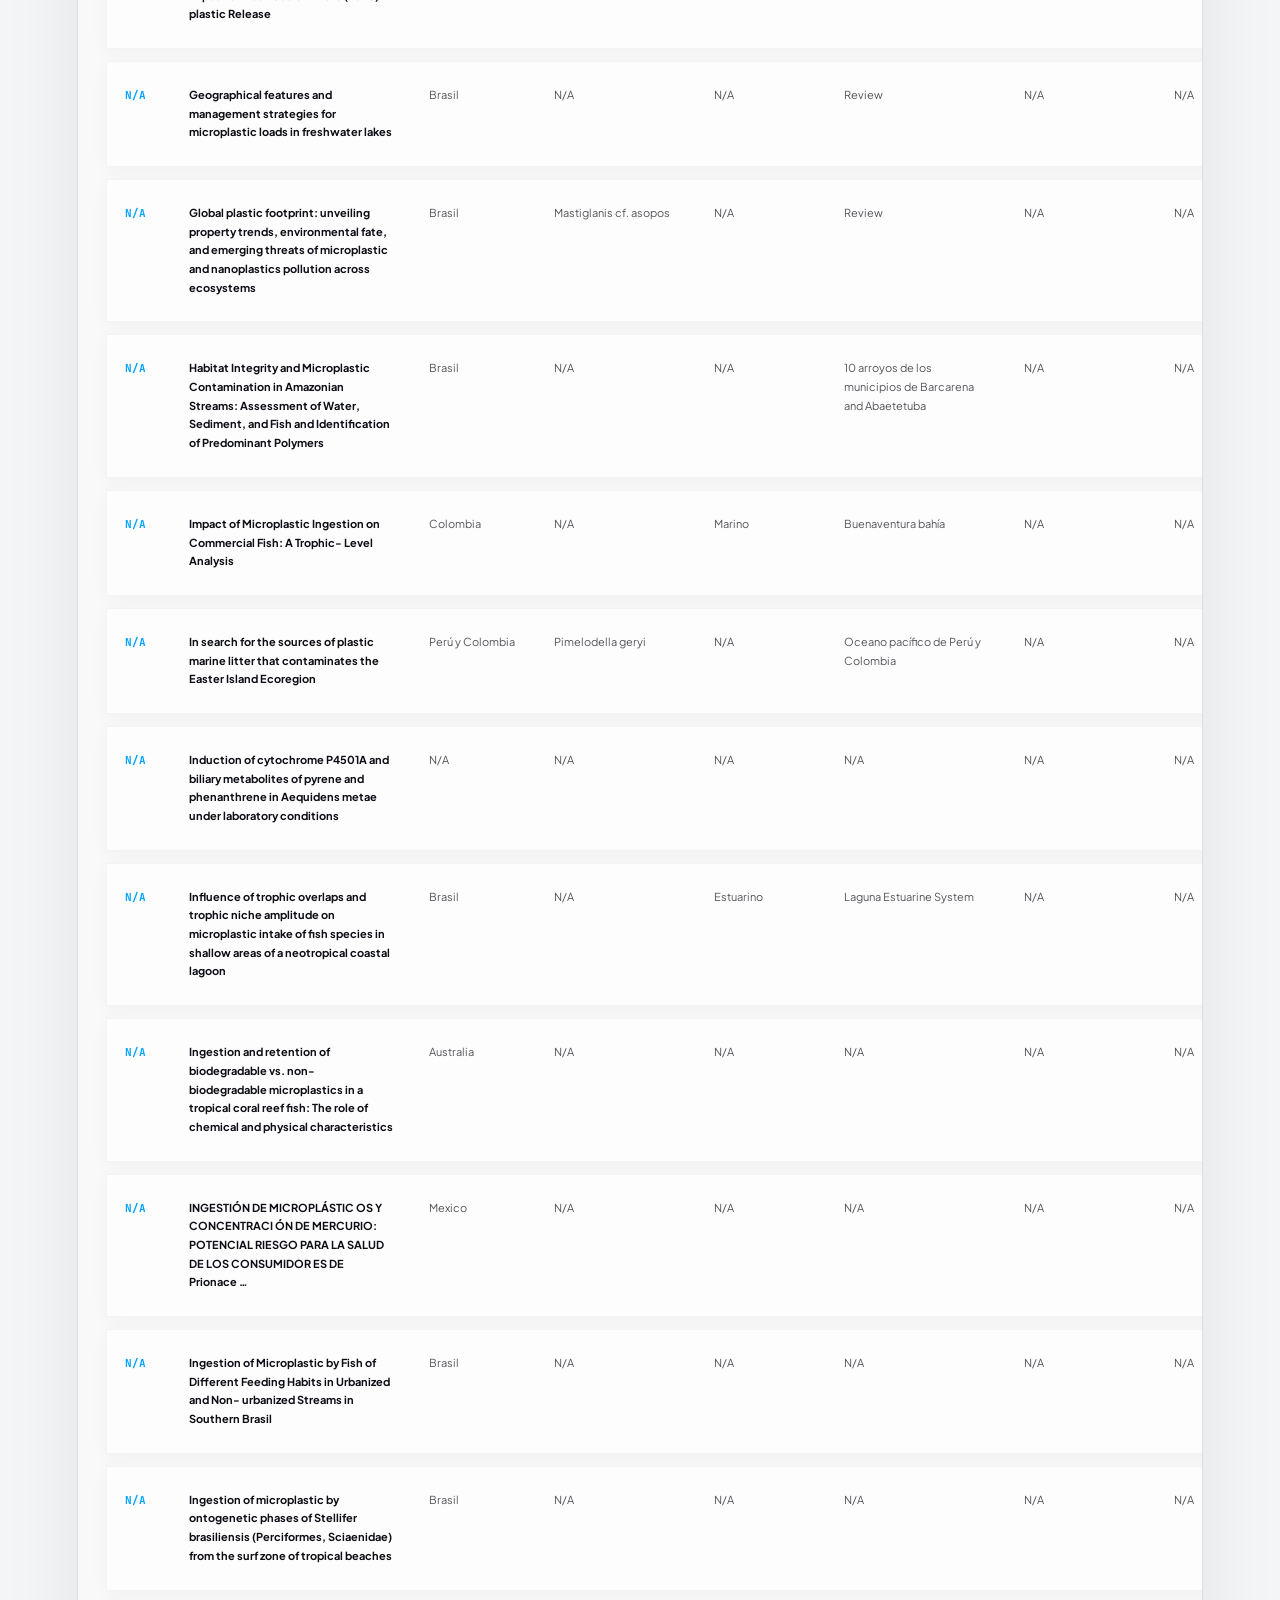
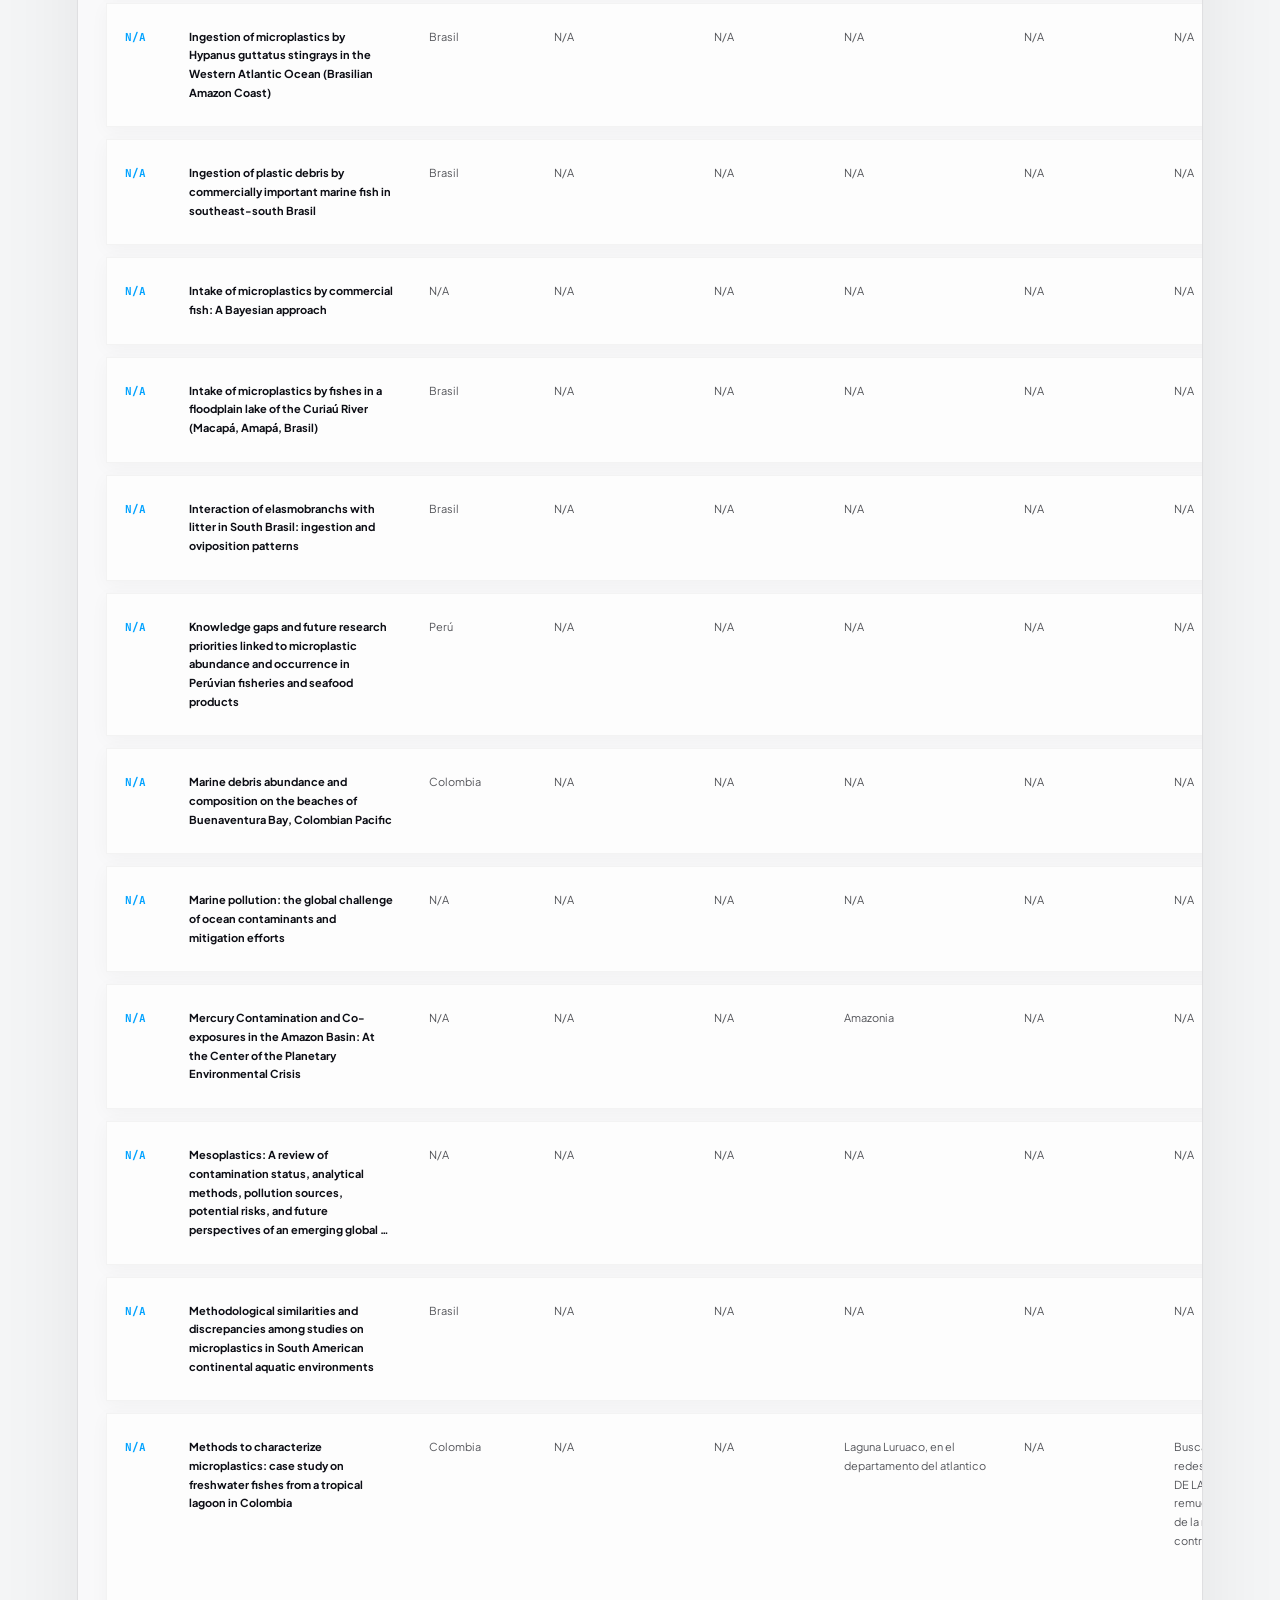
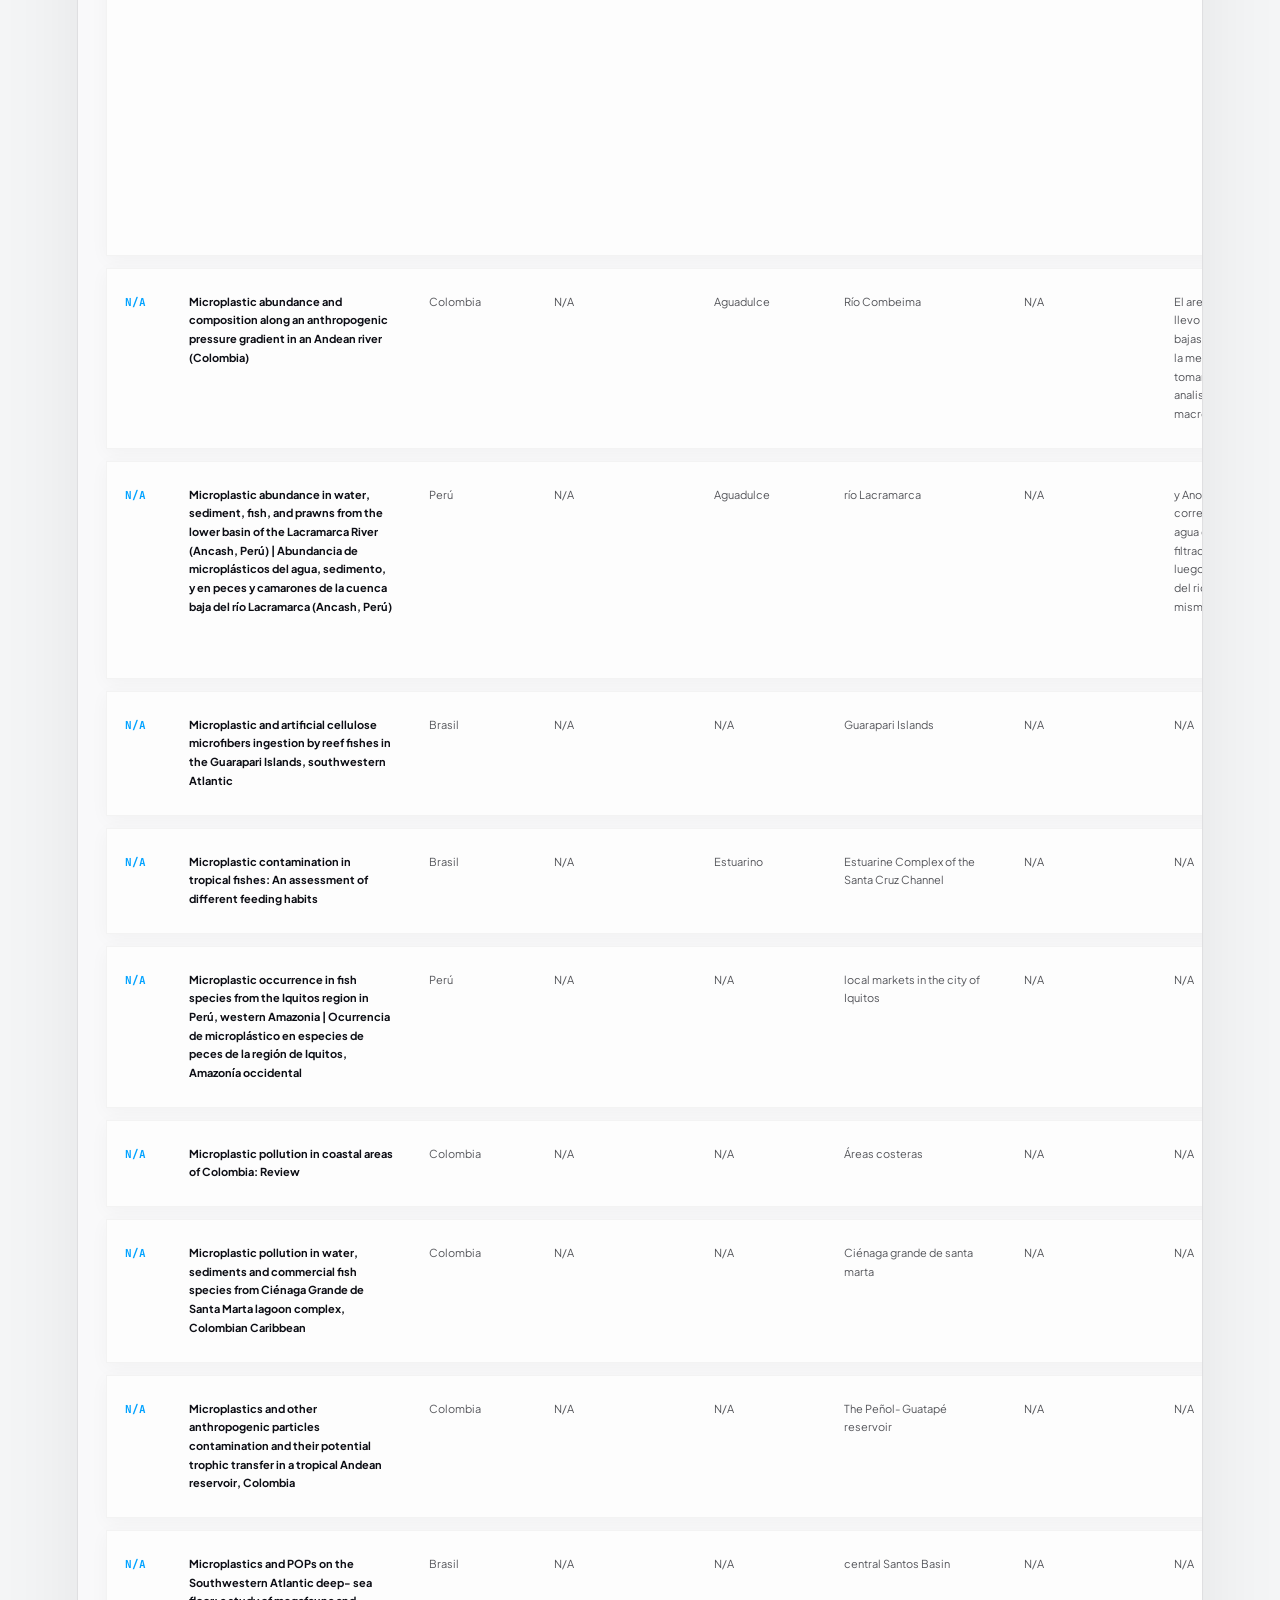
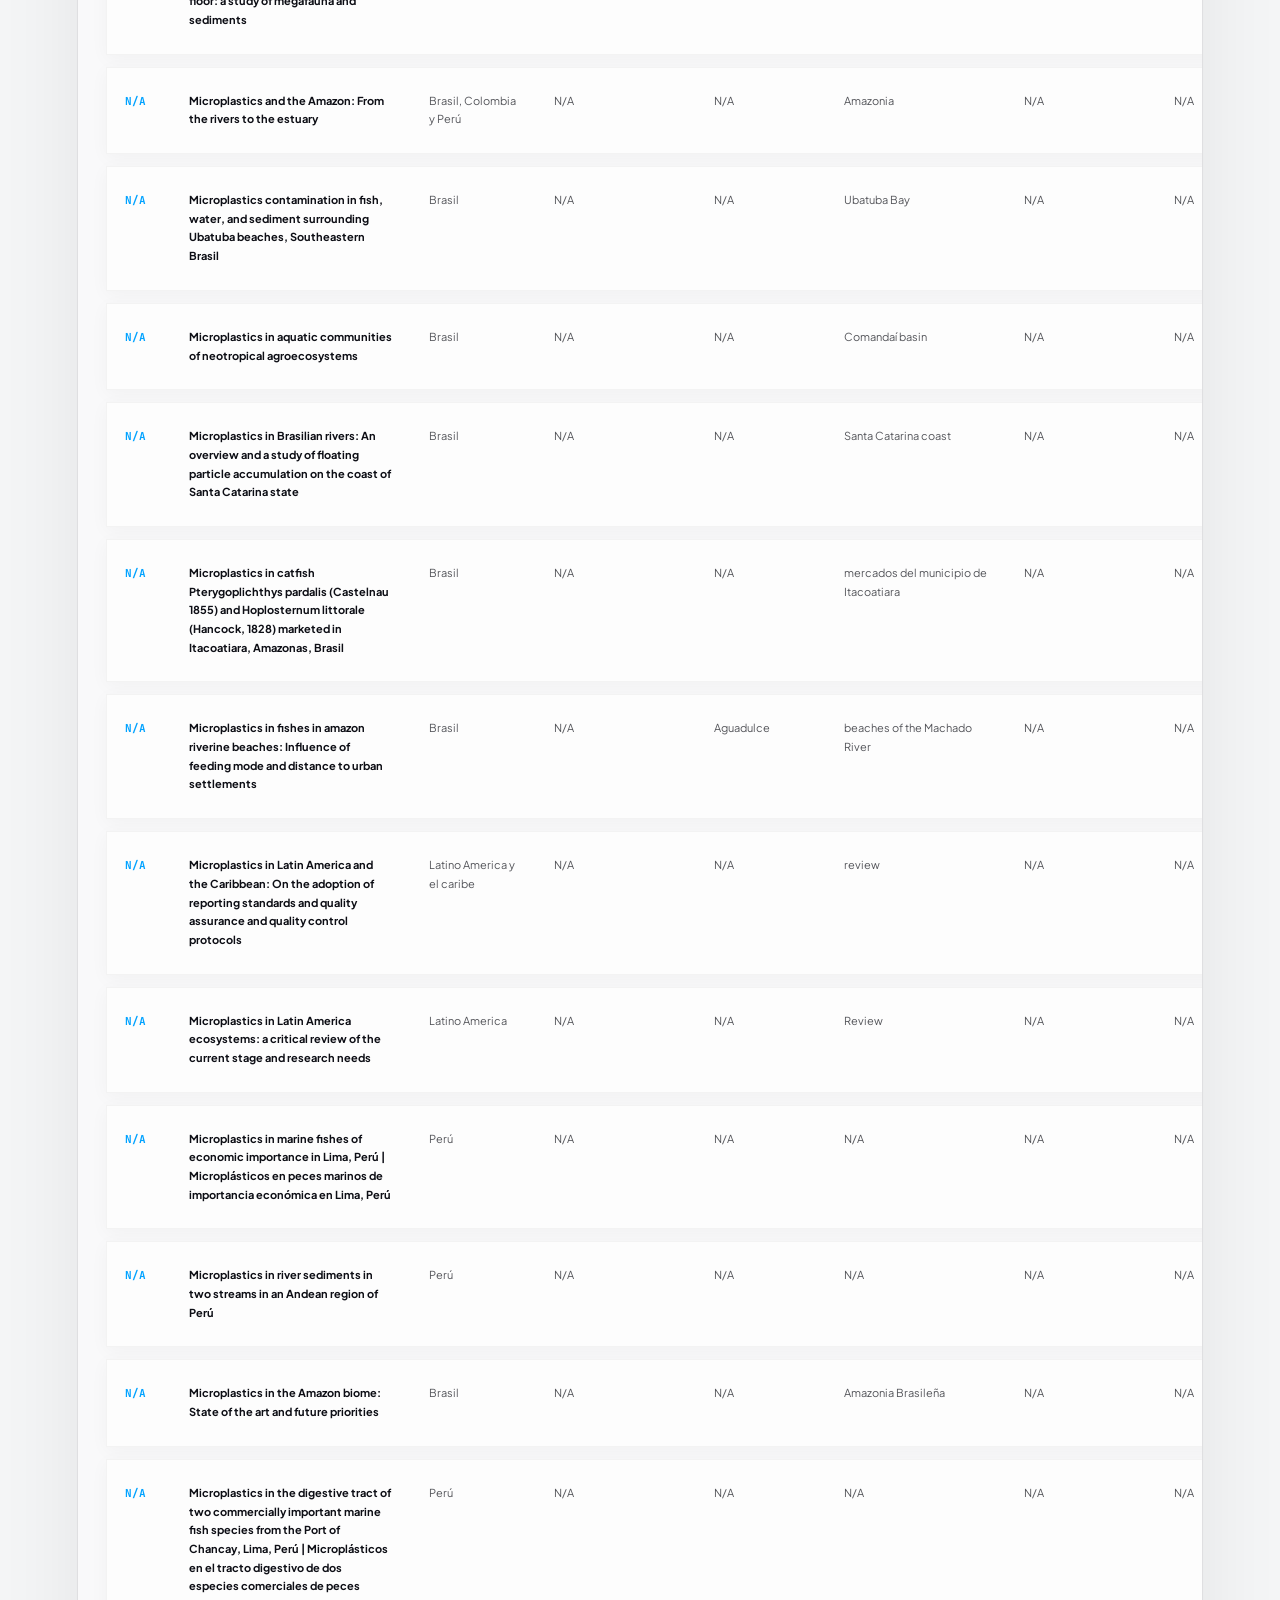
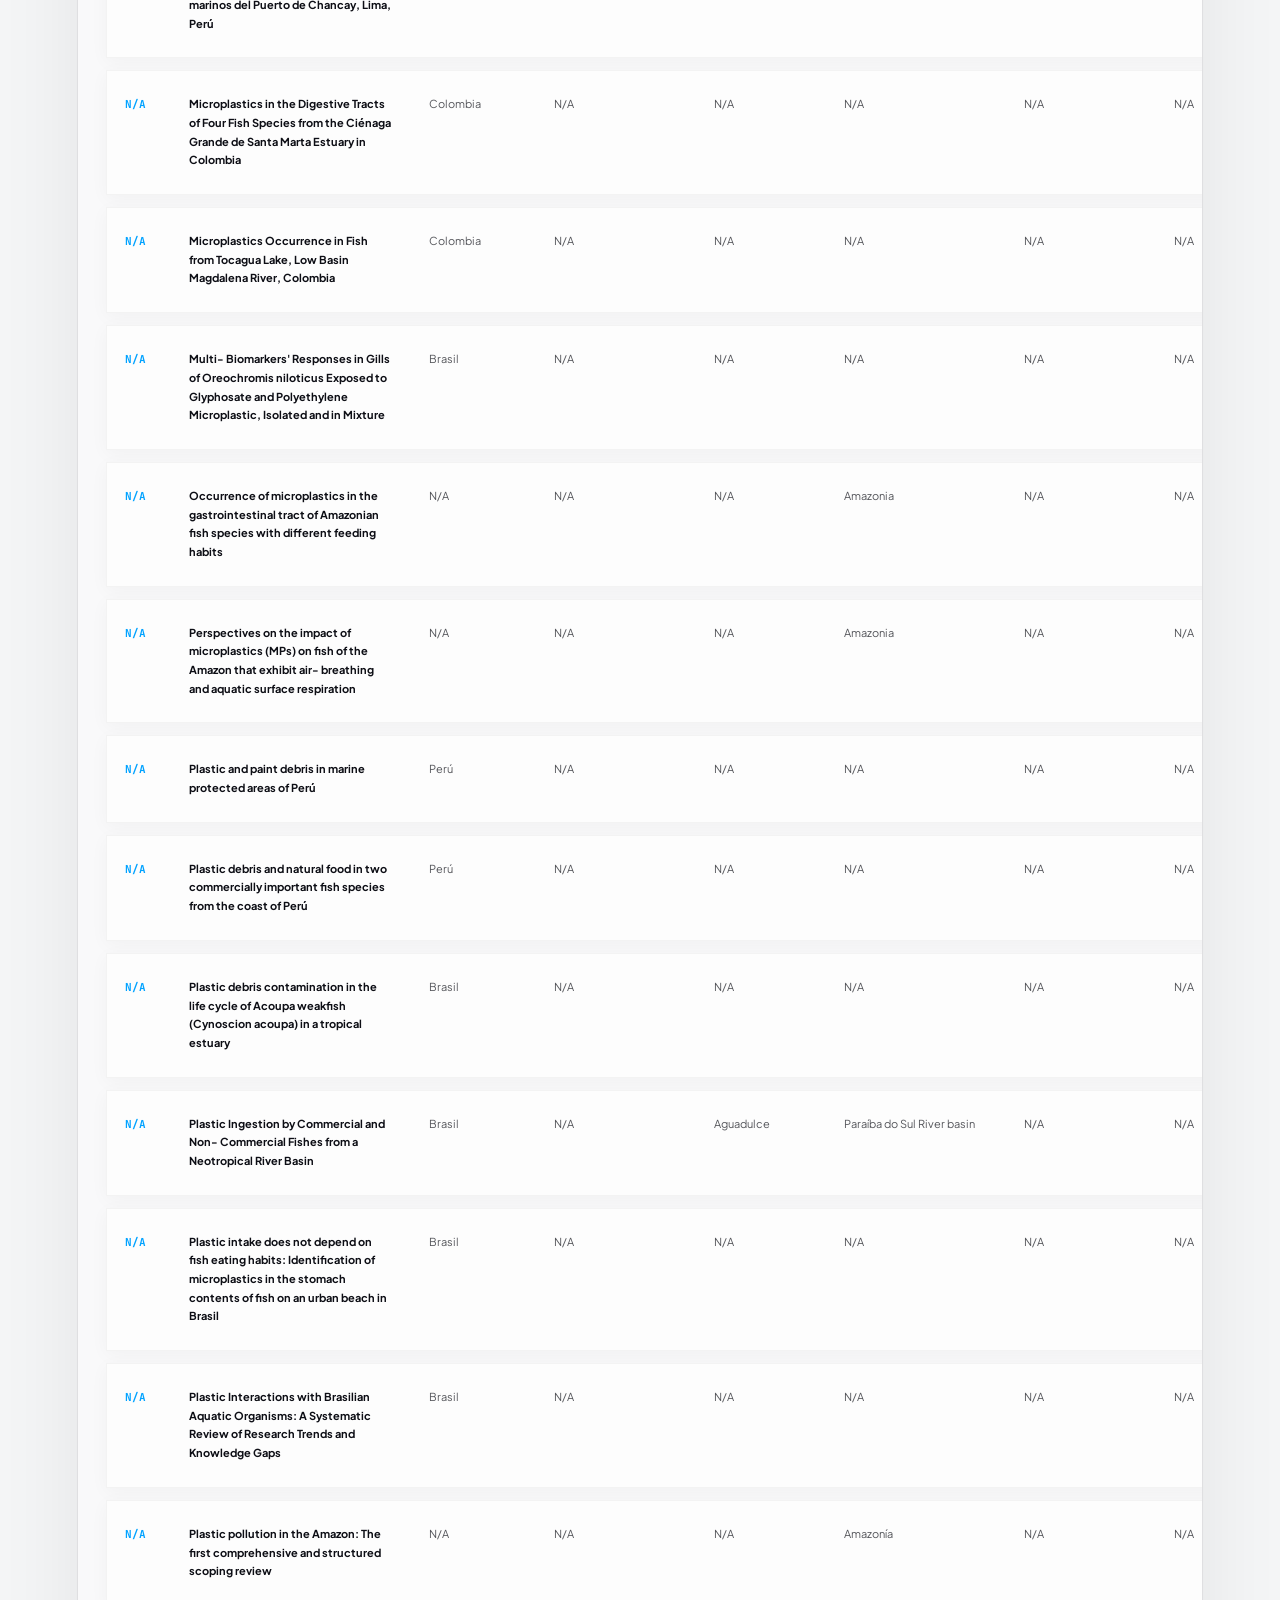
==== commit 77e57b73: "Actualizacion de base de datos" ====
--- a/base-datos.html
+++ b/base-datos.html
@@ -186,19 +186,1488 @@
 
 <!-- ARTÍCULO 3 -->
     <tr>
-        <td>2020</td>
-        <td>A comparison of microplastic contamination in freshwater fish from natural and farmed sources</td>
-        <td>Colombia - Huila</td>
-        <td>Oreocromis nicloticus, Prochilodus magdalenae, Pimelodus grosskopfii</td>
-        <td>Aguadulce</td>
-        <td>Río Magdalena después de su paso por la ciudad de Neiva y el río Bache</td>
-        <td>Fragmentos, Fibras, Celulosa, Celofan, PET, PES</td>
-        <td>Metodología 2</td>
-        <td>En este estudio, se investigó la prevalencia de microplásticos (MPs) 
-            en peces de agua dulce de cultivo y de fuentes naturales.</td>
-        <td><href>https://doi.org/10.1007/s11356-020-11605-2</href></td>
-        <td>Se analizaron 15 estomagos. De 208 fragmentos. 22,4% corresponden a MP. Sin control de contaminación.</td>
-    </tr>
+<td>N/A</td>
+<td>Áreas marinhas protegidas sob ameaça de microplásticos: Uma abordagem multi-escalar</td>
+<td>Brasil</td>
+<td>achirus, Cathorops spixii, Sciades herzbergii, Sphoeroides psittacus</td>
+<td>N/A</td>
+<td>N/A</td>
+<td>N/A</td>
+<td>de las demás partículas y posteriormente se cuantificaron y clasificaron. Se clasificaron por tamaño (micro, meso y macro), por forma (fragmento, espuma, película, fibra y gránulo) y por color, siguiendo siempre los criterios establecidos por GESAMP ( 2019 ).</td>
+<td>En portugues Los microplásticos (MP) son un contaminante emergente que potencialmente</td>
+<td>N/A</td>
+<td>N/A</td>
+</tr>
+
+<tr>
+<td>N/A</td>
+<td>Assessment of microplastic impacts on whitemouth croaker (Micropogonias furnieri) and ecosystem services in Guanabara Bay, Brasil</td>
+<td>Brasil</td>
+<td>Micropogonias furnieri</td>
+<td>Estuarino</td>
+<td>Bahía de Guanabara</td>
+<td>Fibras con 98%; No reportad; Translucidas, azules. Poliester y polietileno</td>
+<td>Todas las muestras de Micropogonias furnieri se adquirieron directamente de los pescadores una vez que regresaron del mar al mercado de desembarque de la bahía, con el pescado conservado en hielo. El pescado se mantuvo en estas condiciones hasta su traslado a los congeladores del laboratorio.</td>
+<td>afecta a los organismos y al funcionamiento de los ecosistemas. A pesar de la alta abundancia de MP en la Bahía de Guanabara, faltan estudios sobre su ingestión.</td>
+<td>N/A</td>
+<td>Estómagos analizados: 272; Control de contaminación: Si; fibras (98,4 %), películas (1,3 %) y fragmentos (0,3 %). 48.7% encontrado</td>
+</tr>
+
+<tr>
+<td>N/A</td>
+<td>Bibliometric review on microplastic contamination in the Pacific Alliance countries</td>
+<td>Mexico, Chile, Perú, Colombia</td>
+<td>N/A</td>
+<td>Marino</td>
+<td>N/A</td>
+<td>N/A</td>
+<td>Se realizó una búsqueda en la base de datos Scopus (www.scopus.com) hasta el 13 de agosto de 2023. Primero, se ingresó el nombre de cada país, por ejemplo, Perú, junto con las siguientes palabras clave: “microplásticos O microplástico O microfibra O nanoplástico”.</td>
+<td>Los microplásticos, capaces de absorber compuestos orgánicos persistentes, metales pesados y contaminantes emergentes, son motivo de preocupación mundial debido a su potencial para alterar el comportamiento y el metabolismo de la biota. En Latinoamérica, la Alianza del Pacífico, integrada por México, Colombia, Perú y Chile, destaca por su riqueza biológica y sus productivos ecosistemas, que representan el 37% del producto interno bruto de la región.</td>
+<td>N/A</td>
+<td>N/A</td>
+</tr>
+
+<tr>
+<td>N/A</td>
+<td>Biochemical responses and ingestion of microplastics by native fishes in the Atlantic Forest, southern Brasil</td>
+<td>Brasil</td>
+<td>Deuterodon langei, Geophagus iporangensis</td>
+<td>Aguadulce</td>
+<td>Cuenca costera del estado de Paraná. Guaraguaçu River Hydrographic Basin</td>
+<td>Fibras; No; acrílico, poliéster (PES), polipropileno (PP) y poliuretano (PU)</td>
+<td>recolectaron en marzo, abril, junio y septiembre de 2023. Optamos por realizar los análisis de biomarcadores bioquímicos (y, en consecuencia, las evaluaciones de contaminantes orgánicos y parámetros fisicoquímicos del agua) solo en los sectores S1, S2a y S2b porque los sectores restantes ya habían sido evaluados para parámetros bioquímicos y abióticos similares por dos Santos et al.</td>
+<td>La expansión urbana en áreas de la Mata Atlántica, uno de los puntos críticos de biodiversidad del planeta, ha intensificado la presión antropogénica sobre sus ríos, promoviendo la introducción de distintos factores de estrés, incluidos contaminantes orgánicos y microplásticos (MP). Este estudio evaluó la salud de las comunidades de peces a lo largo de un gradiente de contaminación en el río Guaraguaçu (sur de Brasil), ubicado dentro de la Reserva de la Biosfera de la Mata Atlántica, que abarca áreas preservadas aguas arriba y sitios aguas abajo impactados por vertidos de aguas residuales y rellenos sanitarios.</td>
+<td>N/A</td>
+<td>Control de contaminación: Si; acrílico, poliéster (PES), polipropileno (PP) y poliuretano (PU)</td>
+</tr>
+
+<tr>
+<td>N/A</td>
+<td>Changes in the composition of ichthyoplankton assemblage and plastic debris in mangrove creeks relative to moon phases</td>
+<td>Brasil</td>
+<td>No evaluaron especies</td>
+<td>Estuarino</td>
+<td>Goiana estuary, north-east Brazil (7∘ 32′ –7∘ 35′ S; 34∘ 50′ –34∘ 58′ W)</td>
+<td>Fibras, Particulas y fragmentos; No; Azul, verde, Amarillo</td>
+<td>permutación (PERMANOVA), seguido de una prueba post hoc PERMANOVA por pares. El modelo general incluyó las variables predictoras órgano y sector, y la interacción entre ellas (órgano x sector), utilizando la distancia euclidiana sobre la matriz estandarizada.</td>
+<td>Se estudió la influencia lunar en la distribución de larvas de peces, zooplancton y desechos plásticos en arroyos de manglares del estuario de Goiana, Brasil, durante un ciclo lunar. Cetengraulis edentulus , Anchovia clupeoides y Rhinosardinia bahiensis fueron las larvas de peces más abundantes (56,6%), independientemente de la fase lunar.</td>
+<td>N/A</td>
+<td>N/A</td>
+</tr>
+
+<tr>
+<td>N/A</td>
+<td>Coastal processes and human drivers of ocean-derived plastic pollution: insights from remote beaches of the Colombian Caribbean</td>
+<td>Colombia</td>
+<td>No evaluaron especies</td>
+<td>Marino</td>
+<td>Desde Punta Roca (Departamento del Atlántico) hasta Galerazamba (Departamento de Bolívar), e incluye una isla carbonatada frente a la costa, Isla Arena</td>
+<td>N/A</td>
+<td>En cada sitio, se aplicó un protocolo de muestreo estandarizado para garantizar la consistencia y la comparabilidad. Se establecieron cinco cuadrantes fijos de 4 m² ( 2 × 2 m) a intervalos regulares a lo largo de la línea de deriva superior, que suele ser la zona de mayor acumulación de desechos flotantes.</td>
+<td>La contaminación plástica derivada del océano representa una huella tangible del Antropoceno en los sistemas costeros, donde convergen los procesos de transporte natural y las actividades humanas intensificadas. Este estudio examina la composición, el origen funcional y los patrones espaciales de la basura marina a lo largo de ocho playas remotas en la costa central del Caribe colombiano, una región ecológicamente sensible influenciada por flotas pesqueras regionales, rutas marítimas internacionales y regímenes hidrodinámicos complejos.</td>
+<td>N/A</td>
+<td>N/A</td>
+</tr>
+
+<tr>
+<td>N/A</td>
+<td>Contaminación por microplásticos en el contexto latinoamericano: Una revisión sistemática.</td>
+<td>Varios</td>
+<td>N/A</td>
+<td>Marino</td>
+<td>Latinoamerica</td>
+<td>N/A</td>
+<td>probable", identificando los principales contribuyentes a la basura marina en toda el área de estudio.</td>
+<td>El presente proyecto muestra, mediante una revisión bibliográfica, los microplásticos, identificados en zonas costeras y playas, producto de actividad humana y corrientes de cuerpos de agua como lo indica Barboza y Gimenes, 2018, observando que los tipos mas comunes de estas micropartículas son las fibras, fragmentos y películas, provenientes de la degradación de plásticos mas grandes y textiles sintéticos (Sánchez et al., 2021; Galgani et al., 2015). Escalando así hasta la ingestión de estas partículas, que afecta el metabolismo de organismos acuáticos, provocando problemas de salud que pueden escalar en la cadena trófica (Andrary, 2017).</td>
+<td>N/A</td>
+<td>N/A</td>
+</tr>
+
+<tr>
+<td>N/A</td>
+<td>Contamination of stream fish by plastic waste in the Brasilian Amazon</td>
+<td>Brasil</td>
+<td>Hemigrammus unilineatus Bryconops melanurus Iguanodectes rachovii Hoplias malabaricus Carnegiella strigata Copella arnoldi Aequidens tetramerus Crenicichla regani Nannacara taenia</td>
+<td>Aguadulce</td>
+<td>Río Guamá, en el municipio de Barcarena, y en la cuenca Acará-Capim, en los municipios de Ipixuna do Pará, Concórdia do Pará y Tomé Açu</td>
+<td>Fibras, Fragmentos; No; No mencionados</td>
+<td>Se seleccionaron 12 arroyos de primer a tercer orden, con tramos de 150 m de longitud y hasta 4 m de ancho, representando diferentes niveles de perturbación antrópica. El muestreo se realizó durante la estación seca de septiembre de 2018.</td>
+<td>La contaminación por plásticos es un problema global, en particular a través de la contaminación de los ambientes acuáticos y la biodiversidad. Aunque la contaminación por plásticos está bien documentada en la fauna acuática de los océanos y grandes ríos del mundo, hay pocos datos sobre los organismos de los arroyos de cabecera, especialmente en las regiones tropicales.</td>
+<td>N/A</td>
+<td>Estómagos analizados: 68; Control de contaminación: Muy ampliamente, tuvieron mucho control; 98% (67/68 evaluados)</td>
+</tr>
+
+<tr>
+<td>N/A</td>
+<td>Determinación de microplásticos en Carachi (Orestias luteus) e Ispi (Orestias ispi) comercializados en los principales mercados de la ciudad de Juliaca-2022</td>
+<td>Perú</td>
+<td>Laimosemion strigatus Polycentrus schomburgkii Megalechis thoracata Mastiglanis cf. asopos Pimelodella geryi</td>
+<td>N/A</td>
+<td>N/A</td>
+<td>N/A</td>
+<td>de plásticos entre especies de peces, considerando la especie como efecto fijo y los sitios de muestreo como efecto aleatorio. Todo el análisis estadístico se realizó en el software R.</td>
+<td>Las especies reaccionan de forma diferente. Cuanto más pequeña es la partícula, más fácil es que se adhiera a las branquias.</td>
+<td>N/A</td>
+<td>N/A</td>
+</tr>
+
+<tr>
+<td>N/A</td>
+<td>Differential Presence of Microplastics and Mesoplastics in Coral Reef and Mangrove Fishes in Isla Grande, Colombia</td>
+<td>Colombia</td>
+<td>Caranx hippos (Crevalle jack), Centropomus undecimalis (Common snook), Lutjanus synagris (Lane snapper), Archosargus rhomboidalis (Western Atlantic seabream) y Eugerres plumieri (Striped mojarra).</td>
+<td>N/A</td>
+<td>The Rosario Islands</td>
+<td>Fragmentos, Fibras; No; Negro, Verde y Azul. Poliester, PE, PVC, PET</td>
+<td>N/A</td>
+<td>N/A</td>
+<td>N/A</td>
+<td>Control de contaminación: si</td>
+</tr>
+
+<tr>
+<td>N/A</td>
+<td>Ecology of intertidal fishes of the Southeastern Pacific Ocean: A review</td>
+<td>Varios</td>
+<td>N/A</td>
+<td>Marino</td>
+<td>Océano Pacífico</td>
+<td>N/A</td>
+<td>N/A</td>
+<td>N/A</td>
+<td>N/A</td>
+<td>N/A</td>
+</tr>
+
+<tr>
+<td>N/A</td>
+<td>Effects of microplastic ingestion on feeding activity in a widespread fish on the southwestern Atlantic coast: Ramnogaster arcuata (Clupeidae)</td>
+<td>Argentina</td>
+<td>Iguanodectes rachovii</td>
+<td>N/A</td>
+<td>N/A</td>
+<td>N/A</td>
+<td>N/A</td>
+<td>N/A</td>
+<td>N/A</td>
+<td>N/A</td>
+</tr>
+
+<tr>
+<td>N/A</td>
+<td>Emerging prospects and consequences of environmental neurotoxic pollutants in the vertebrate system</td>
+<td>Clinico</td>
+<td>N/A</td>
+<td>N/A</td>
+<td>N/A</td>
+<td>N/A</td>
+<td>N/A</td>
+<td>N/A</td>
+<td>N/A</td>
+<td>N/A</td>
+</tr>
+
+<tr>
+<td>N/A</td>
+<td>Environmental challenges in Southern Brasil: impacts of pollution and extreme weather events on biodiversity and human health</td>
+<td>Brasil</td>
+<td>Hoplias malabaricus</td>
+<td>N/A</td>
+<td>N/A</td>
+<td>N/A</td>
+<td>N/A</td>
+<td>N/A</td>
+<td>N/A</td>
+<td>N/A</td>
+</tr>
+
+<tr>
+<td>N/A</td>
+<td>Environmentally relevant lanthanum chloride exposure induces hepatic steatosis in zebrafish larvae via PPARα- dependent ApoB suppression</td>
+<td>Brasil</td>
+<td>N/A</td>
+<td>N/A</td>
+<td>N/A</td>
+<td>N/A</td>
+<td>N/A</td>
+<td>N/A</td>
+<td>N/A</td>
+<td>N/A</td>
+</tr>
+
+<tr>
+<td>N/A</td>
+<td>Evaluación de la contaminación por plásticos en playas del río Nanay, región Loreto-2021</td>
+<td>Perú</td>
+<td>Carnegiella strigata</td>
+<td>N/A</td>
+<td>Region Loreto, rio Nanay</td>
+<td>N/A</td>
+<td>N/A</td>
+<td>N/A</td>
+<td>N/A</td>
+<td>N/A</td>
+</tr>
+
+<tr>
+<td>N/A</td>
+<td>Evaluation of Microplastic Pollution in Gills of Freshwater Fish in a Neotropical Hydrographic Basin, Brasil</td>
+<td>Brasil</td>
+<td>N/A</td>
+<td>N/A</td>
+<td>N/A</td>
+<td>N/A</td>
+<td>N/A</td>
+<td>N/A</td>
+<td>N/A</td>
+<td>N/A</td>
+</tr>
+
+<tr>
+<td>N/A</td>
+<td>Evidence of microplastics in water and commercial fish from a high- altitude mountain lake (Lake Titicaca)</td>
+<td>Bolivia</td>
+<td>Copella arnoldi</td>
+<td>N/A</td>
+<td>N/A</td>
+<td>N/A</td>
+<td>N/A</td>
+<td>N/A</td>
+<td>N/A</td>
+<td>N/A</td>
+</tr>
+
+<tr>
+<td>N/A</td>
+<td>Expanding life cycle impact assessment to account for marine plastic emissions: a case study for the fishing industry</td>
+<td>N/A</td>
+<td>N/A</td>
+<td>N/A</td>
+<td>N/A</td>
+<td>N/A</td>
+<td>N/A</td>
+<td>N/A</td>
+<td>N/A</td>
+<td>N/A</td>
+</tr>
+
+<tr>
+<td>N/A</td>
+<td>Experimental evaluation of microplastic consumption by using a size- fractionation approach in the planktonic communities</td>
+<td>N/A</td>
+<td>Aequidens tetramerus</td>
+<td>N/A</td>
+<td>N/A</td>
+<td>N/A</td>
+<td>N/A</td>
+<td>N/A</td>
+<td>N/A</td>
+<td>N/A</td>
+</tr>
+
+<tr>
+<td>N/A</td>
+<td>First account of plastic pollution impacting freshwater fishes in the Amazon: Ingestion of plastic debris by piranhas and other serrasalmids with diverse feeding habits</td>
+<td>N/A</td>
+<td>N/A</td>
+<td>N/A</td>
+<td>Amazonia</td>
+<td>N/A</td>
+<td>N/A</td>
+<td>N/A</td>
+<td>N/A</td>
+<td>N/A</td>
+</tr>
+
+<tr>
+<td>N/A</td>
+<td>First Evidence of High Microplastic Concentrations in Estuarine Litter Windrows of a World Heritage Site: The Paranaguá Estuarine Complex, Brasil</td>
+<td>Brasil</td>
+<td>Crenicichla regani</td>
+<td>N/A</td>
+<td>N/A</td>
+<td>N/A</td>
+<td>N/A</td>
+<td>N/A</td>
+<td>N/A</td>
+<td>N/A</td>
+</tr>
+
+<tr>
+<td>N/A</td>
+<td>First evidence of microplastic ingestion by fishes from the Amazon River estuary</td>
+<td>N/A</td>
+<td>N/A</td>
+<td>N/A</td>
+<td>Amazonia</td>
+<td>N/A</td>
+<td>N/A</td>
+<td>N/A</td>
+<td>N/A</td>
+<td>N/A</td>
+</tr>
+
+<tr>
+<td>N/A</td>
+<td>First evidence of microplastics in freshwater from fish farms in Rondônia state, Brasil</td>
+<td>Brasil</td>
+<td>Nannacara taenia</td>
+<td>N/A</td>
+<td>Granjas de cachama en Rondonia state</td>
+<td>N/A</td>
+<td>N/A</td>
+<td>N/A</td>
+<td>N/A</td>
+<td>N/A</td>
+</tr>
+
+<tr>
+<td>N/A</td>
+<td>FIRST RECORD OF MICROPLASTIC INGESTION BY AN IMPORTANT COMMERCIAL FISH IN THE CITY OF IQUITOS, PerúVIAN AMAZON | PRIMER REGISTRO DE INGESTIÓN DE MICROPLÁSTIC OS POR UN PEZ DE IMPORTANCIA COMERCIAL EN LA CIUDAD DE IQUITOS, AMAZONÍA PerúANA</td>
+<td>Perú</td>
+<td>N/A</td>
+<td>N/A</td>
+<td>Mercado Belén. Iquitos</td>
+<td>N/A</td>
+<td>N/A</td>
+<td>N/A</td>
+<td>N/A</td>
+<td>N/A</td>
+</tr>
+
+<tr>
+<td>N/A</td>
+<td>First record of microplastics in two freshwater fish species (Iheringhthys labrosus and Astyanax lacustris) from the middle section of the Uruguay River, Brasil| Primeiro registro de microplástico em duas espécies de peixe (Iheringhthys labrosus e Astyanax lacustris) num trecho do médio Rio Uruguai, Brasil</td>
+<td>Brasil</td>
+<td>Laimosemion strigatus</td>
+<td>Aguadulce</td>
+<td>Uruguay River</td>
+<td>N/A</td>
+<td>N/A</td>
+<td>N/A</td>
+<td>N/A</td>
+<td>N/A</td>
+</tr>
+
+<tr>
+<td>N/A</td>
+<td>First report of microplastic ingestion in lorna (Sciaena deliciosa) off the coast of Huacho, Perú</td>
+<td>Perú</td>
+<td>N/A</td>
+<td>N/A</td>
+<td>puerto de Huacho. Mar</td>
+<td>N/A</td>
+<td>N/A</td>
+<td>N/A</td>
+<td>N/A</td>
+<td>N/A</td>
+</tr>
+
+<tr>
+<td>N/A</td>
+<td>Fishes at risk: unveiling the hidden diversity of a vulnerable lake in the Perúvian Amazon region</td>
+<td>Perú</td>
+<td>Polycentrus schomburgkii</td>
+<td>Aguadulce</td>
+<td>Huachana lake</td>
+<td>N/A</td>
+<td>N/A</td>
+<td>N/A</td>
+<td>N/A</td>
+<td>N/A</td>
+</tr>
+
+<tr>
+<td>N/A</td>
+<td>Food ecology and presence of microplastic in the stomach content of neotropical fish in an urban river of the upper Paraná river basin | Ecologia alimentar e presença de microplástico no conteúdo estomacal de peixes neotropicais em um rio urbano da bacia do alto rio Paraná</td>
+<td>Brasil</td>
+<td>N/A</td>
+<td>N/A</td>
+<td>N/A</td>
+<td>N/A</td>
+<td>N/A</td>
+<td>N/A</td>
+<td>N/A</td>
+<td>N/A</td>
+</tr>
+
+<tr>
+<td>N/A</td>
+<td>From Protection to Pollution: The Impact of Mask Use on Micro (nano) plastic Release</td>
+<td>Mundial</td>
+<td>Megalechis thoracata</td>
+<td>N/A</td>
+<td>Review</td>
+<td>N/A</td>
+<td>N/A</td>
+<td>N/A</td>
+<td>N/A</td>
+<td>N/A</td>
+</tr>
+
+<tr>
+<td>N/A</td>
+<td>Geographical features and management strategies for microplastic loads in freshwater lakes</td>
+<td>Brasil</td>
+<td>N/A</td>
+<td>N/A</td>
+<td>Review</td>
+<td>N/A</td>
+<td>N/A</td>
+<td>N/A</td>
+<td>N/A</td>
+<td>N/A</td>
+</tr>
+
+<tr>
+<td>N/A</td>
+<td>Global plastic footprint: unveiling property trends, environmental fate, and emerging threats of microplastic and nanoplastics pollution across ecosystems</td>
+<td>Brasil</td>
+<td>Mastiglanis cf. asopos</td>
+<td>N/A</td>
+<td>Review</td>
+<td>N/A</td>
+<td>N/A</td>
+<td>N/A</td>
+<td>N/A</td>
+<td>N/A</td>
+</tr>
+
+<tr>
+<td>N/A</td>
+<td>Habitat Integrity and Microplastic Contamination in Amazonian Streams: Assessment of Water, Sediment, and Fish and Identification of Predominant Polymers</td>
+<td>Brasil</td>
+<td>N/A</td>
+<td>N/A</td>
+<td>10 arroyos de los municipios de Barcarena and Abaetetuba</td>
+<td>N/A</td>
+<td>N/A</td>
+<td>N/A</td>
+<td>N/A</td>
+<td>N/A</td>
+</tr>
+
+<tr>
+<td>N/A</td>
+<td>Impact of Microplastic Ingestion on Commercial Fish: A Trophic- Level Analysis</td>
+<td>Colombia</td>
+<td>N/A</td>
+<td>Marino</td>
+<td>Buenaventura bahía</td>
+<td>N/A</td>
+<td>N/A</td>
+<td>N/A</td>
+<td>N/A</td>
+<td>N/A</td>
+</tr>
+
+<tr>
+<td>N/A</td>
+<td>In search for the sources of plastic marine litter that contaminates the Easter Island Ecoregion</td>
+<td>Perú y Colombia</td>
+<td>Pimelodella geryi</td>
+<td>N/A</td>
+<td>Oceano pacífico de Perú y Colombia</td>
+<td>N/A</td>
+<td>N/A</td>
+<td>N/A</td>
+<td>N/A</td>
+<td>N/A</td>
+</tr>
+
+<tr>
+<td>N/A</td>
+<td>Induction of cytochrome P4501A and biliary metabolites of pyrene and phenanthrene in Aequidens metae under laboratory conditions</td>
+<td>N/A</td>
+<td>N/A</td>
+<td>N/A</td>
+<td>N/A</td>
+<td>N/A</td>
+<td>N/A</td>
+<td>N/A</td>
+<td>N/A</td>
+<td>N/A</td>
+</tr>
+
+<tr>
+<td>N/A</td>
+<td>Influence of trophic overlaps and trophic niche amplitude on microplastic intake of fish species in shallow areas of a neotropical coastal lagoon</td>
+<td>Brasil</td>
+<td>N/A</td>
+<td>Estuarino</td>
+<td>Laguna Estuarine System</td>
+<td>N/A</td>
+<td>N/A</td>
+<td>N/A</td>
+<td>N/A</td>
+<td>N/A</td>
+</tr>
+
+<tr>
+<td>N/A</td>
+<td>Ingestion and retention of biodegradable vs. non- biodegradable microplastics in a tropical coral reef fish: The role of chemical and physical characteristics</td>
+<td>Australia</td>
+<td>N/A</td>
+<td>N/A</td>
+<td>N/A</td>
+<td>N/A</td>
+<td>N/A</td>
+<td>N/A</td>
+<td>N/A</td>
+<td>N/A</td>
+</tr>
+
+<tr>
+<td>N/A</td>
+<td>INGESTIÓN DE MICROPLÁSTIC OS Y CONCENTRACI ÓN DE MERCURIO: POTENCIAL RIESGO PARA LA SALUD DE LOS CONSUMIDOR ES DE Prionace …</td>
+<td>Mexico</td>
+<td>N/A</td>
+<td>N/A</td>
+<td>N/A</td>
+<td>N/A</td>
+<td>N/A</td>
+<td>N/A</td>
+<td>N/A</td>
+<td>N/A</td>
+</tr>
+
+<tr>
+<td>N/A</td>
+<td>Ingestion of Microplastic by Fish of Different Feeding Habits in Urbanized and Non- urbanized Streams in Southern Brasil</td>
+<td>Brasil</td>
+<td>N/A</td>
+<td>N/A</td>
+<td>N/A</td>
+<td>N/A</td>
+<td>N/A</td>
+<td>N/A</td>
+<td>N/A</td>
+<td>N/A</td>
+</tr>
+
+<tr>
+<td>N/A</td>
+<td>Ingestion of microplastic by ontogenetic phases of Stellifer brasiliensis (Perciformes, Sciaenidae) from the surf zone of tropical beaches</td>
+<td>Brasil</td>
+<td>N/A</td>
+<td>N/A</td>
+<td>N/A</td>
+<td>N/A</td>
+<td>N/A</td>
+<td>N/A</td>
+<td>N/A</td>
+<td>Estómagos analizados: brasiliensis</td>
+</tr>
+
+<tr>
+<td>N/A</td>
+<td>Ingestion of microplastics by Hypanus guttatus stingrays in the Western Atlantic Ocean (Brasilian Amazon Coast)</td>
+<td>Brasil</td>
+<td>N/A</td>
+<td>N/A</td>
+<td>N/A</td>
+<td>N/A</td>
+<td>N/A</td>
+<td>N/A</td>
+<td>N/A</td>
+<td>N/A</td>
+</tr>
+
+<tr>
+<td>N/A</td>
+<td>Ingestion of plastic debris by commercially important marine fish in southeast-south Brasil</td>
+<td>Brasil</td>
+<td>N/A</td>
+<td>N/A</td>
+<td>N/A</td>
+<td>N/A</td>
+<td>N/A</td>
+<td>N/A</td>
+<td>N/A</td>
+<td>N/A</td>
+</tr>
+
+<tr>
+<td>N/A</td>
+<td>Intake of microplastics by commercial fish: A Bayesian approach</td>
+<td>N/A</td>
+<td>N/A</td>
+<td>N/A</td>
+<td>N/A</td>
+<td>N/A</td>
+<td>N/A</td>
+<td>N/A</td>
+<td>N/A</td>
+<td>N/A</td>
+</tr>
+
+<tr>
+<td>N/A</td>
+<td>Intake of microplastics by fishes in a floodplain lake of the Curiaú River (Macapá, Amapá, Brasil)</td>
+<td>Brasil</td>
+<td>N/A</td>
+<td>N/A</td>
+<td>N/A</td>
+<td>N/A</td>
+<td>N/A</td>
+<td>N/A</td>
+<td>N/A</td>
+<td>N/A</td>
+</tr>
+
+<tr>
+<td>N/A</td>
+<td>Interaction of elasmobranchs with litter in South Brasil: ingestion and oviposition patterns</td>
+<td>Brasil</td>
+<td>N/A</td>
+<td>N/A</td>
+<td>N/A</td>
+<td>N/A</td>
+<td>N/A</td>
+<td>N/A</td>
+<td>N/A</td>
+<td>N/A</td>
+</tr>
+
+<tr>
+<td>N/A</td>
+<td>Knowledge gaps and future research priorities linked to microplastic abundance and occurrence in Perúvian fisheries and seafood products</td>
+<td>Perú</td>
+<td>N/A</td>
+<td>N/A</td>
+<td>N/A</td>
+<td>N/A</td>
+<td>N/A</td>
+<td>N/A</td>
+<td>N/A</td>
+<td>N/A</td>
+</tr>
+
+<tr>
+<td>N/A</td>
+<td>Marine debris abundance and composition on the beaches of Buenaventura Bay, Colombian Pacific</td>
+<td>Colombia</td>
+<td>N/A</td>
+<td>N/A</td>
+<td>N/A</td>
+<td>N/A</td>
+<td>N/A</td>
+<td>N/A</td>
+<td>N/A</td>
+<td>N/A</td>
+</tr>
+
+<tr>
+<td>N/A</td>
+<td>Marine pollution: the global challenge of ocean contaminants and mitigation efforts</td>
+<td>N/A</td>
+<td>N/A</td>
+<td>N/A</td>
+<td>N/A</td>
+<td>N/A</td>
+<td>N/A</td>
+<td>N/A</td>
+<td>N/A</td>
+<td>N/A</td>
+</tr>
+
+<tr>
+<td>N/A</td>
+<td>Mercury Contamination and Co- exposures in the Amazon Basin: At the Center of the Planetary Environmental Crisis</td>
+<td>N/A</td>
+<td>N/A</td>
+<td>N/A</td>
+<td>Amazonia</td>
+<td>N/A</td>
+<td>N/A</td>
+<td>N/A</td>
+<td>N/A</td>
+<td>N/A</td>
+</tr>
+
+<tr>
+<td>N/A</td>
+<td>Mesoplastics: A review of contamination status, analytical methods, pollution sources, potential risks, and future perspectives of an emerging global …</td>
+<td>N/A</td>
+<td>N/A</td>
+<td>N/A</td>
+<td>N/A</td>
+<td>N/A</td>
+<td>N/A</td>
+<td>N/A</td>
+<td>N/A</td>
+<td>N/A</td>
+</tr>
+
+<tr>
+<td>N/A</td>
+<td>Methodological similarities and discrepancies among studies on microplastics in South American continental aquatic environments</td>
+<td>Brasil</td>
+<td>N/A</td>
+<td>N/A</td>
+<td>N/A</td>
+<td>N/A</td>
+<td>N/A</td>
+<td>N/A</td>
+<td>N/A</td>
+<td>N/A</td>
+</tr>
+
+<tr>
+<td>N/A</td>
+<td>Methods to characterize microplastics: case study on freshwater fishes from a tropical lagoon in Colombia</td>
+<td>Colombia</td>
+<td>N/A</td>
+<td>N/A</td>
+<td>Laguna Luruaco, en el departamento del atlantico</td>
+<td>N/A</td>
+<td>Buscaron analizar dos periodos climaticos, usaron redes de arrastre para capturar a los peces (IMAGEN DE LA METODOLOGIA DE EXTRACCION DE MP). Se remueven el estomago y se guarda en KOH, el resto de la metdologica esta en la imagen y habla de los controles positivos y negativos.</td>
+<td>El control positivo mostro una eficacia del 95,4% en la recuperacion de polimeros plasticos, solo un 6,7% mostro modificaciones asociadas al cambio de color luego de la digestion de KOH, aunque las diferencias no fueron significativas en relacion a la identificacion del polimero. Se perdieron MP (particulas y peliculas transparentes) durante el proceso de filtracion, esto sucede ya que se adhieren a las paredes del embudo o no son facilmente identificables.</td>
+<td>N/A</td>
+<td>N/A</td>
+</tr>
+
+<tr>
+<td>N/A</td>
+<td>Microplastic abundance and composition along an anthropogenic pressure gradient in an Andean river (Colombia)</td>
+<td>Colombia</td>
+<td>N/A</td>
+<td>Aguadulce</td>
+<td>Río Combeima</td>
+<td>N/A</td>
+<td>El area de estudio fue la cuenca del rio Combeima, se llevo dos muestreos durante temporada de altas y de bajas lluvias, fueron 4 estaciones de muestreo, se uso la metodologia estandar del lab para el muestreo tomando tambien muestras ambientales para el analisis de MP. Se recolecto el 10% de los macroplasticos en las riberas de cada tramo.</td>
+<td>Se registraron 1509 MP. 313 se analizaron debido a las dudas y 19 de ellas dio negativos para MP.</td>
+<td>N/A</td>
+<td>N/A</td>
+</tr>
+
+<tr>
+<td>N/A</td>
+<td>Microplastic abundance in water, sediment, fish, and prawns from the lower basin of the Lacramarca River (Ancash, Perú) | Abundancia de microplásticos del agua, sedimento, y en peces y camarones de la cuenca baja del río Lacramarca (Ancash, Perú)</td>
+<td>Perú</td>
+<td>N/A</td>
+<td>Aguadulce</td>
+<td>río Lacramarca</td>
+<td>N/A</td>
+<td>y Anosim, el NMDS se uso con envfit para ver la correlacion de la variables ambientales Se colecto agua de río mediante frascos de vidrio, el agua fue filtrada, se uso NaCL y H2O2 para la degradacion y luego se seco. El sedimento se colecto de las orilla del rio, este se seco y tamizo para luego hacer el mismo procedimiento.</td>
+<td>En el agua los fragmentos presentaron la mayor abundancia, luego fibras y por ultimo microesferas. El tamaño fue de pequeño a mediano y predominantemente color negro, rojo, azul y transparente.</td>
+<td>N/A</td>
+<td>N/A</td>
+</tr>
+
+<tr>
+<td>N/A</td>
+<td>Microplastic and artificial cellulose microfibers ingestion by reef fishes in the Guarapari Islands, southwestern Atlantic</td>
+<td>Brasil</td>
+<td>N/A</td>
+<td>N/A</td>
+<td>Guarapari Islands</td>
+<td>N/A</td>
+<td>N/A</td>
+<td>N/A</td>
+<td>N/A</td>
+<td>N/A</td>
+</tr>
+
+<tr>
+<td>N/A</td>
+<td>Microplastic contamination in tropical fishes: An assessment of different feeding habits</td>
+<td>Brasil</td>
+<td>N/A</td>
+<td>Estuarino</td>
+<td>Estuarine Complex of the Santa Cruz Channel</td>
+<td>N/A</td>
+<td>N/A</td>
+<td>N/A</td>
+<td>N/A</td>
+<td>N/A</td>
+</tr>
+
+<tr>
+<td>N/A</td>
+<td>Microplastic occurrence in fish species from the Iquitos region in Perú, western Amazonia | Ocurrencia de microplástico en especies de peces de la región de Iquitos, Amazonía occidental</td>
+<td>Perú</td>
+<td>N/A</td>
+<td>N/A</td>
+<td>local markets in the city of Iquitos</td>
+<td>N/A</td>
+<td>N/A</td>
+<td>N/A</td>
+<td>N/A</td>
+<td>N/A</td>
+</tr>
+
+<tr>
+<td>N/A</td>
+<td>Microplastic pollution in coastal areas of Colombia: Review</td>
+<td>Colombia</td>
+<td>N/A</td>
+<td>N/A</td>
+<td>Áreas costeras</td>
+<td>N/A</td>
+<td>N/A</td>
+<td>N/A</td>
+<td>N/A</td>
+<td>N/A</td>
+</tr>
+
+<tr>
+<td>N/A</td>
+<td>Microplastic pollution in water, sediments and commercial fish species from Ciénaga Grande de Santa Marta lagoon complex, Colombian Caribbean</td>
+<td>Colombia</td>
+<td>N/A</td>
+<td>N/A</td>
+<td>Ciénaga grande de santa marta</td>
+<td>N/A</td>
+<td>N/A</td>
+<td>N/A</td>
+<td>N/A</td>
+<td>N/A</td>
+</tr>
+
+<tr>
+<td>N/A</td>
+<td>Microplastics and other anthropogenic particles contamination and their potential trophic transfer in a tropical Andean reservoir, Colombia</td>
+<td>Colombia</td>
+<td>N/A</td>
+<td>N/A</td>
+<td>The Peñol- Guatapé reservoir</td>
+<td>N/A</td>
+<td>N/A</td>
+<td>N/A</td>
+<td>N/A</td>
+<td>N/A</td>
+</tr>
+
+<tr>
+<td>N/A</td>
+<td>Microplastics and POPs on the Southwestern Atlantic deep- sea floor: a study of megafauna and sediments</td>
+<td>Brasil</td>
+<td>N/A</td>
+<td>N/A</td>
+<td>central Santos Basin</td>
+<td>N/A</td>
+<td>N/A</td>
+<td>N/A</td>
+<td>N/A</td>
+<td>N/A</td>
+</tr>
+
+<tr>
+<td>N/A</td>
+<td>Microplastics and the Amazon: From the rivers to the estuary</td>
+<td>Brasil, Colombia y Perú</td>
+<td>N/A</td>
+<td>N/A</td>
+<td>Amazonia</td>
+<td>N/A</td>
+<td>N/A</td>
+<td>N/A</td>
+<td>N/A</td>
+<td>N/A</td>
+</tr>
+
+<tr>
+<td>N/A</td>
+<td>Microplastics contamination in fish, water, and sediment surrounding Ubatuba beaches, Southeastern Brasil</td>
+<td>Brasil</td>
+<td>N/A</td>
+<td>N/A</td>
+<td>Ubatuba Bay</td>
+<td>N/A</td>
+<td>N/A</td>
+<td>N/A</td>
+<td>N/A</td>
+<td>N/A</td>
+</tr>
+
+<tr>
+<td>N/A</td>
+<td>Microplastics in aquatic communities of neotropical agroecosystems</td>
+<td>Brasil</td>
+<td>N/A</td>
+<td>N/A</td>
+<td>Comandaí basin</td>
+<td>N/A</td>
+<td>N/A</td>
+<td>N/A</td>
+<td>N/A</td>
+<td>N/A</td>
+</tr>
+
+<tr>
+<td>N/A</td>
+<td>Microplastics in Brasilian rivers: An overview and a study of floating particle accumulation on the coast of Santa Catarina state</td>
+<td>Brasil</td>
+<td>N/A</td>
+<td>N/A</td>
+<td>Santa Catarina coast</td>
+<td>N/A</td>
+<td>N/A</td>
+<td>N/A</td>
+<td>N/A</td>
+<td>N/A</td>
+</tr>
+
+<tr>
+<td>N/A</td>
+<td>Microplastics in catfish Pterygoplichthys pardalis (Castelnau 1855) and Hoplosternum littorale (Hancock, 1828) marketed in Itacoatiara, Amazonas, Brasil</td>
+<td>Brasil</td>
+<td>N/A</td>
+<td>N/A</td>
+<td>mercados del municipio de Itacoatiara</td>
+<td>N/A</td>
+<td>N/A</td>
+<td>N/A</td>
+<td>N/A</td>
+<td>N/A</td>
+</tr>
+
+<tr>
+<td>N/A</td>
+<td>Microplastics in fishes in amazon riverine beaches: Influence of feeding mode and distance to urban settlements</td>
+<td>Brasil</td>
+<td>N/A</td>
+<td>Aguadulce</td>
+<td>beaches of the Machado River</td>
+<td>N/A</td>
+<td>N/A</td>
+<td>N/A</td>
+<td>N/A</td>
+<td>N/A</td>
+</tr>
+
+<tr>
+<td>N/A</td>
+<td>Microplastics in Latin America and the Caribbean: On the adoption of reporting standards and quality assurance and quality control protocols</td>
+<td>Latino America y el caribe</td>
+<td>N/A</td>
+<td>N/A</td>
+<td>review</td>
+<td>N/A</td>
+<td>N/A</td>
+<td>N/A</td>
+<td>N/A</td>
+<td>N/A</td>
+</tr>
+
+<tr>
+<td>N/A</td>
+<td>Microplastics in Latin America ecosystems: a critical review of the current stage and research needs</td>
+<td>Latino America</td>
+<td>N/A</td>
+<td>N/A</td>
+<td>Review</td>
+<td>N/A</td>
+<td>N/A</td>
+<td>N/A</td>
+<td>N/A</td>
+<td>N/A</td>
+</tr>
+
+<tr>
+<td>N/A</td>
+<td>Microplastics in marine fishes of economic importance in Lima, Perú | Microplásticos en peces marinos de importancia económica en Lima, Perú</td>
+<td>Perú</td>
+<td>N/A</td>
+<td>N/A</td>
+<td>N/A</td>
+<td>N/A</td>
+<td>N/A</td>
+<td>N/A</td>
+<td>N/A</td>
+<td>N/A</td>
+</tr>
+
+<tr>
+<td>N/A</td>
+<td>Microplastics in river sediments in two streams in an Andean region of Perú</td>
+<td>Perú</td>
+<td>N/A</td>
+<td>N/A</td>
+<td>N/A</td>
+<td>N/A</td>
+<td>N/A</td>
+<td>N/A</td>
+<td>N/A</td>
+<td>N/A</td>
+</tr>
+
+<tr>
+<td>N/A</td>
+<td>Microplastics in the Amazon biome: State of the art and future priorities</td>
+<td>Brasil</td>
+<td>N/A</td>
+<td>N/A</td>
+<td>Amazonia Brasileña</td>
+<td>N/A</td>
+<td>N/A</td>
+<td>N/A</td>
+<td>N/A</td>
+<td>N/A</td>
+</tr>
+
+<tr>
+<td>N/A</td>
+<td>Microplastics in the digestive tract of two commercially important marine fish species from the Port of Chancay, Lima, Perú | Microplásticos en el tracto digestivo de dos especies comerciales de peces marinos del Puerto de Chancay, Lima, Perú</td>
+<td>Perú</td>
+<td>N/A</td>
+<td>N/A</td>
+<td>N/A</td>
+<td>N/A</td>
+<td>N/A</td>
+<td>N/A</td>
+<td>N/A</td>
+<td>N/A</td>
+</tr>
+
+<tr>
+<td>N/A</td>
+<td>Microplastics in the Digestive Tracts of Four Fish Species from the Ciénaga Grande de Santa Marta Estuary in Colombia</td>
+<td>Colombia</td>
+<td>N/A</td>
+<td>N/A</td>
+<td>N/A</td>
+<td>N/A</td>
+<td>N/A</td>
+<td>N/A</td>
+<td>N/A</td>
+<td>N/A</td>
+</tr>
+
+<tr>
+<td>N/A</td>
+<td>Microplastics Occurrence in Fish from Tocagua Lake, Low Basin Magdalena River, Colombia</td>
+<td>Colombia</td>
+<td>N/A</td>
+<td>N/A</td>
+<td>N/A</td>
+<td>N/A</td>
+<td>N/A</td>
+<td>N/A</td>
+<td>N/A</td>
+<td>N/A</td>
+</tr>
+
+<tr>
+<td>N/A</td>
+<td>Multi- Biomarkers' Responses in Gills of Oreochromis niloticus Exposed to Glyphosate and Polyethylene Microplastic, Isolated and in Mixture</td>
+<td>Brasil</td>
+<td>N/A</td>
+<td>N/A</td>
+<td>N/A</td>
+<td>N/A</td>
+<td>N/A</td>
+<td>N/A</td>
+<td>N/A</td>
+<td>N/A</td>
+</tr>
+
+<tr>
+<td>N/A</td>
+<td>Occurrence of microplastics in the gastrointestinal tract of Amazonian fish species with different feeding habits</td>
+<td>N/A</td>
+<td>N/A</td>
+<td>N/A</td>
+<td>Amazonia</td>
+<td>N/A</td>
+<td>N/A</td>
+<td>N/A</td>
+<td>N/A</td>
+<td>N/A</td>
+</tr>
+
+<tr>
+<td>N/A</td>
+<td>Perspectives on the impact of microplastics (MPs) on fish of the Amazon that exhibit air- breathing and aquatic surface respiration</td>
+<td>N/A</td>
+<td>N/A</td>
+<td>N/A</td>
+<td>Amazonia</td>
+<td>N/A</td>
+<td>N/A</td>
+<td>N/A</td>
+<td>N/A</td>
+<td>N/A</td>
+</tr>
+
+<tr>
+<td>N/A</td>
+<td>Plastic and paint debris in marine protected areas of Perú</td>
+<td>Perú</td>
+<td>N/A</td>
+<td>N/A</td>
+<td>N/A</td>
+<td>N/A</td>
+<td>N/A</td>
+<td>N/A</td>
+<td>N/A</td>
+<td>N/A</td>
+</tr>
+
+<tr>
+<td>N/A</td>
+<td>Plastic debris and natural food in two commercially important fish species from the coast of Perú</td>
+<td>Perú</td>
+<td>N/A</td>
+<td>N/A</td>
+<td>N/A</td>
+<td>N/A</td>
+<td>N/A</td>
+<td>N/A</td>
+<td>N/A</td>
+<td>N/A</td>
+</tr>
+
+<tr>
+<td>N/A</td>
+<td>Plastic debris contamination in the life cycle of Acoupa weakfish (Cynoscion acoupa) in a tropical estuary</td>
+<td>Brasil</td>
+<td>N/A</td>
+<td>N/A</td>
+<td>N/A</td>
+<td>N/A</td>
+<td>N/A</td>
+<td>N/A</td>
+<td>N/A</td>
+<td>N/A</td>
+</tr>
+
+<tr>
+<td>N/A</td>
+<td>Plastic Ingestion by Commercial and Non- Commercial Fishes from a Neotropical River Basin</td>
+<td>Brasil</td>
+<td>N/A</td>
+<td>Aguadulce</td>
+<td>Paraíba do Sul River basin</td>
+<td>N/A</td>
+<td>N/A</td>
+<td>N/A</td>
+<td>N/A</td>
+<td>N/A</td>
+</tr>
+
+<tr>
+<td>N/A</td>
+<td>Plastic intake does not depend on fish eating habits: Identification of microplastics in the stomach contents of fish on an urban beach in Brasil</td>
+<td>Brasil</td>
+<td>N/A</td>
+<td>N/A</td>
+<td>N/A</td>
+<td>N/A</td>
+<td>N/A</td>
+<td>N/A</td>
+<td>N/A</td>
+<td>N/A</td>
+</tr>
+
+<tr>
+<td>N/A</td>
+<td>Plastic Interactions with Brasilian Aquatic Organisms: A Systematic Review of Research Trends and Knowledge Gaps</td>
+<td>Brasil</td>
+<td>N/A</td>
+<td>N/A</td>
+<td>N/A</td>
+<td>N/A</td>
+<td>N/A</td>
+<td>N/A</td>
+<td>N/A</td>
+<td>N/A</td>
+</tr>
+
+<tr>
+<td>N/A</td>
+<td>Plastic pollution in the Amazon: The first comprehensive and structured scoping review</td>
+<td>N/A</td>
+<td>N/A</td>
+<td>N/A</td>
+<td>Amazonía</td>
+<td>N/A</td>
+<td>N/A</td>
+<td>N/A</td>
+<td>N/A</td>
+<td>N/A</td>
+</tr>
+
+<tr>
+<td>N/A</td>
+<td>Pollution affects even oceanic marine protected areas in Southwestern Atlantic</td>
+<td>N/A</td>
+<td>N/A</td>
+<td>N/A</td>
+<td>Atlantico sur</td>
+<td>N/A</td>
+<td>N/A</td>
+<td>N/A</td>
+<td>N/A</td>
+<td>N/A</td>
+</tr>
+
+<tr>
+<td>N/A</td>
+<td>Potentially pathogenic bacteria in the plastisphere from water, sediments, and commercial fish in a tropical coastal lagoon: An assessment and management proposal</td>
+<td>Colombia</td>
+<td>N/A</td>
+<td>N/A</td>
+<td>N/A</td>
+<td>N/A</td>
+<td>N/A</td>
+<td>N/A</td>
+<td>N/A</td>
+<td>N/A</td>
+</tr>
+
+<tr>
+<td>N/A</td>
+<td>Presence of microplastics in Sciades herzbergii (Bloch, 1794) captured in harbor areas of the Amazon coast, Maranhão, Brasil</td>
+<td>Brasil</td>
+<td>N/A</td>
+<td>N/A</td>
+<td>N/A</td>
+<td>N/A</td>
+<td>N/A</td>
+<td>N/A</td>
+<td>N/A</td>
+<td>N/A</td>
+</tr>
+
+<tr>
+<td>N/A</td>
+<td>Prevalence of microplastic contamination in the digestive tract of fishes from mangrove ecosystem in Cispata, Colombian Caribbean</td>
+<td>Colombia</td>
+<td>N/A</td>
+<td>N/A</td>
+<td>N/A</td>
+<td>N/A</td>
+<td>N/A</td>
+<td>N/A</td>
+<td>N/A</td>
+<td>N/A</td>
+</tr>
+
+<tr>
+<td>N/A</td>
+<td>REVISÕES EM ZOOLOGIA Vertebrados Marinhos Da Costa Brasileira ICTIOFAUNA COSTEIRA – TELEÓSTEOS</td>
+<td>Brasil</td>
+<td>N/A</td>
+<td>N/A</td>
+<td>N/A</td>
+<td>N/A</td>
+<td>N/A</td>
+<td>N/A</td>
+<td>N/A</td>
+<td>N/A</td>
+</tr>
+
+<tr>
+<td>N/A</td>
+<td>Suspended microplastics in a highly polluted bay: Abundance, size, and availability for mesozooplankto n</td>
+<td>Brasil</td>
+<td>N/A</td>
+<td>N/A</td>
+<td>Guanabara Bay</td>
+<td>N/A</td>
+<td>N/A</td>
+<td>N/A</td>
+<td>N/A</td>
+<td>N/A</td>
+</tr>
+
+<tr>
+<td>N/A</td>
+<td>Systematic review of fish ecology and anthropogenic impacts in South American estuaries: setting priorities for ecosystem conservation</td>
+<td>N/A</td>
+<td>N/A</td>
+<td>N/A</td>
+<td>Suramerica</td>
+<td>N/A</td>
+<td>N/A</td>
+<td>N/A</td>
+<td>N/A</td>
+<td>N/A</td>
+</tr>
+
+<tr>
+<td>N/A</td>
+<td>The sustainable development goals in two sustainable development reserves in central amazon: achievements and challenges</td>
+<td>Brasil</td>
+<td>N/A</td>
+<td>N/A</td>
+<td>Mamirauá and Amanã</td>
+<td>N/A</td>
+<td>N/A</td>
+<td>N/A</td>
+<td>N/A</td>
+<td>N/A</td>
+</tr>
+
+<tr>
+<td>N/A</td>
+<td>Unravelling the stomach contents of fish and crab species from Cananéia, São Paulo: Are they eating plastic?</td>
+<td>Brasil</td>
+<td>N/A</td>
+<td>N/A</td>
+<td>N/A</td>
+<td>N/A</td>
+<td>N/A</td>
+<td>N/A</td>
+<td>N/A</td>
+<td>N/A</td>
+</tr>
+
+<tr>
+<td>N/A</td>
+<td>Use of estuarine resources by top predator fishes. How do ecological patterns affect rates of contamination by microplastics?</td>
+<td>Brasil</td>
+<td>N/A</td>
+<td>N/A</td>
+<td>The Goiana Estuary</td>
+<td>N/A</td>
+<td>N/A</td>
+<td>N/A</td>
+<td>N/A</td>
+<td>N/A</td>
+</tr>
+
+<tr>
+<td>N/A</td>
+<td>Use of resources and microplastic contamination throughout the life cycle of grunts (Haemulidae) in a tropical estuary</td>
+<td>Brasil</td>
+<td>N/A</td>
+<td>N/A</td>
+<td>N/A</td>
+<td>N/A</td>
+<td>N/A</td>
+<td>N/A</td>
+<td>N/A</td>
+<td>N/A</td>
+</tr>
+
+<tr>
+<td>N/A</td>
+<td>Variación en la dieta de peces Sciaenidae en la bahía de Buenaventura, Pacífico colombiano</td>
+<td>Colombia</td>
+<td>N/A</td>
+<td>N/A</td>
+<td>N/A</td>
+<td>N/A</td>
+<td>N/A</td>
+<td>N/A</td>
+<td>N/A</td>
+<td>N/A</td>
+</tr>
+
+<tr>
+<td>N/A</td>
+<td>Widespread microplastic ingestion by fish assemblages in tropical estuaries subjected to anthropogenic pressures</td>
+<td>Brasil</td>
+<td>N/A</td>
+<td>N/A</td>
+<td>Paraiba y Mamanguape estuaries</td>
+<td>N/A</td>
+<td>N/A</td>
+<td>N/A</td>
+<td>N/A</td>
+<td>N/A</td>
+</tr>
+
+<tr>
+<td>N/A</td>
+<td>Aquifers and groundwater: Challenges and opportunities in water resource management in Colombia</td>
+<td>Colombia</td>
+<td>N/A</td>
+<td>N/A</td>
+<td>N/A</td>
+<td>N/A</td>
+<td>N/A</td>
+<td>N/A</td>
+<td>N/A</td>
+<td>N/A</td>
+</tr>
+
+<tr>
+<td>N/A</td>
+<td>Balancing biomonitoring and conservation: A non-lethal method to extract microplastics from the sea anemone Bunodosoma cangicum</td>
+<td>Brasil</td>
+<td>00°36′39.4″S 47°21′29.7″W</td>
+<td>N/A</td>
+<td>playa Maçarico, Salinópolis</td>
+<td>N/A</td>
+<td>N/A</td>
+<td>N/A</td>
+<td>N/A</td>
+<td>N/A</td>
+</tr>
+
+<tr>
+<td>N/A</td>
+<td>Breaching Barriers: Microplastic Translocation into Human Body Through Food and Implications for Neurodegenerati on</td>
+<td>Varios pero solo menciona Perú</td>
+<td>N/A</td>
+<td>N/A</td>
+<td>Artículo de revisión</td>
+<td>N/A</td>
+<td>N/A</td>
+<td>N/A</td>
+<td>N/A</td>
+<td>N/A</td>
+</tr>
+
+<tr>
+<td>N/A</td>
+<td>Characterization and abundance of macroplastics and microplastics in biotic and abiotic matrices in Concepción Bay, Chile</td>
+<td>Chile</td>
+<td>N/A</td>
+<td>N/A</td>
+<td>Concepción Bay</td>
+<td>N/A</td>
+<td>N/A</td>
+<td>N/A</td>
+<td>N/A</td>
+<td>N/A</td>
+</tr>
+
+<tr>
+<td>N/A</td>
+<td>Current status of Brasilian mangroves: Their ecosystem services, conservation, restoration, microbial diversity and biotechnologies</td>
+<td>Brasil</td>
+<td>N/A</td>
+<td>N/A</td>
+<td>Artículo de revisión</td>
+<td>N/A</td>
+<td>N/A</td>
+<td>N/A</td>
+<td>N/A</td>
+<td>N/A</td>
+</tr>
+
+<tr>
+<td>N/A</td>
+<td>Low prevalence of microplastic contamination in planktivorous fish species from the southeast Pacific Ocean</td>
+<td>Varios</td>
+<td>N/A</td>
+<td>N/A</td>
+<td>Toda la costa pacífica</td>
+<td>N/A</td>
+<td>N/A</td>
+<td>N/A</td>
+<td>N/A</td>
+<td>N/A</td>
+</tr>
+
+<tr>
+<td>N/A</td>
+<td>Feeding Ecology and Microplastic Contamination of Planktophagous Fishes in a tropical Southwestern Atlantic Estuarine Ecosystem</td>
+<td>Brasil</td>
+<td>N/A</td>
+<td>Aguadulce</td>
+<td>The Goiana River estuary</td>
+<td>N/A</td>
+<td>N/A</td>
+<td>N/A</td>
+<td>N/A</td>
+<td>N/A</td>
+</tr>
 
                     </tbody>
 
